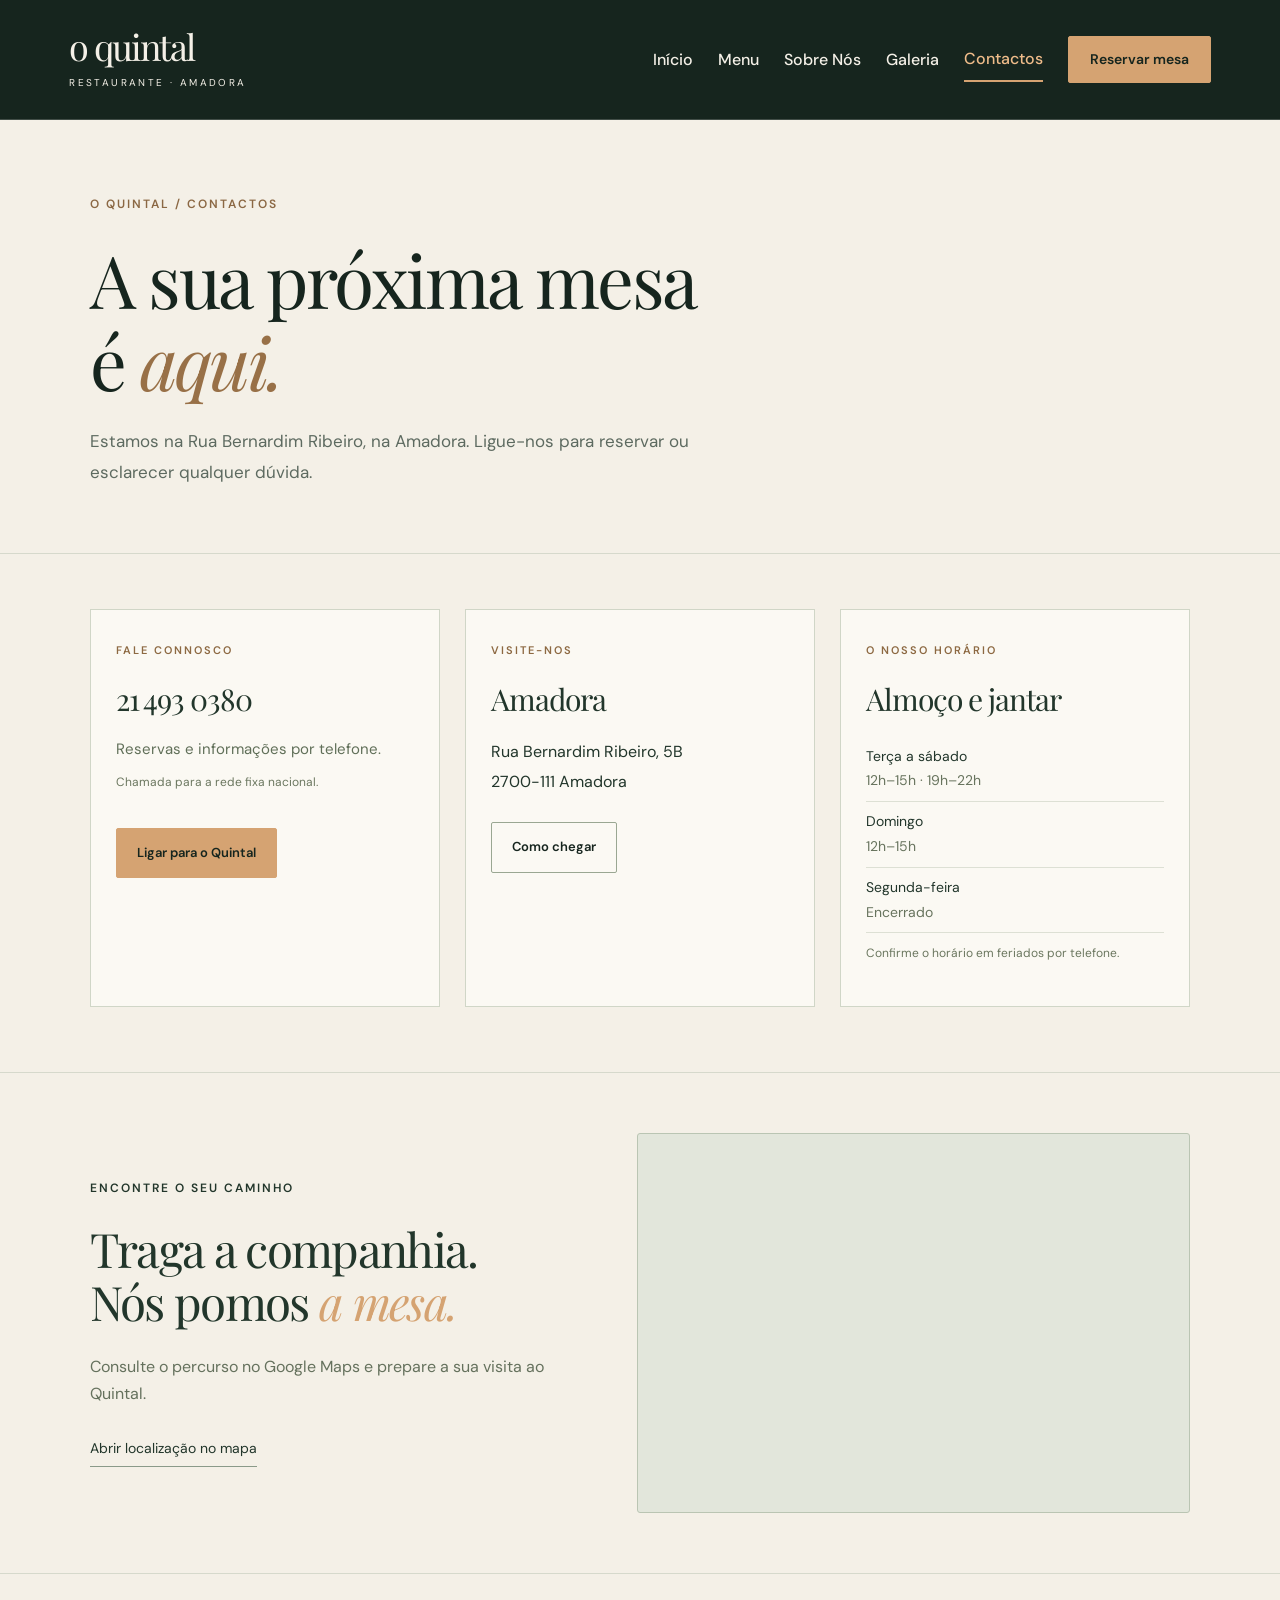
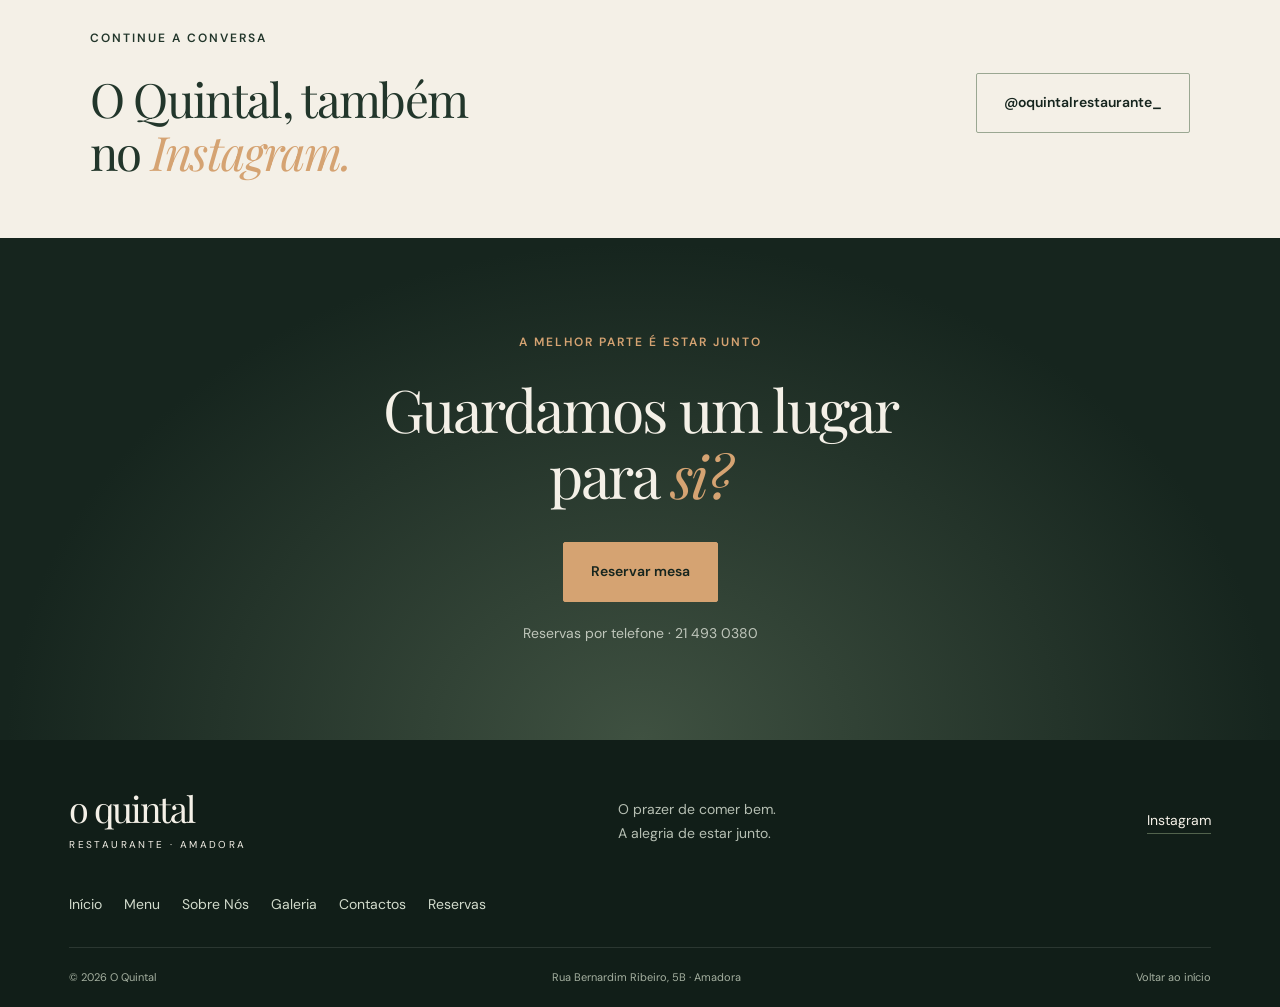
==== contactos.html @ 5ed552e4 "Add menu, about, gallery, contacts and reservations pages" ====
<!doctype html>
<html lang="pt-PT">
<head>
<meta charset="UTF-8"><meta name="viewport" content="width=device-width,initial-scale=1">
<title>Contactos | O Quintal</title>
<meta name="description" content="Morada, telefone, horários e localização do restaurante O Quintal. Rua Bernardim Ribeiro, 5B, Amadora. Reservas: 21 493 0380.">
<meta name="theme-color" content="#16251e">
<link rel="icon" type="image/svg+xml" href="data:image/svg+xml,%3Csvg xmlns='http://www.w3.org/2000/svg' viewBox='0 0 64 64'%3E%3Crect width='64' height='64' rx='14' fill='%2316251e'/%3E%3Ctext x='32' y='46' text-anchor='middle' font-size='47' font-family='Georgia' fill='%23e4c49e'%3EQ%3C/text%3E%3C/svg%3E">
<link rel="stylesheet" href="style.css"><link rel="stylesheet" href="pages.css">
</head>
<body class="inner-page"><a class="skip" href="#main">Saltar para o conteúdo</a><header class="header"><a class="brand" href="index.html" aria-label="O Quintal, início">o quintal<span>RESTAURANTE · AMADORA</span></a><button class="menu-toggle" aria-expanded="false" aria-controls="navigation">Menu <span aria-hidden="true">☰</span></button><nav id="navigation" aria-label="Navegação principal"><a href="index.html">Início</a><a href="menu.html">Menu</a><a href="sobre-nos.html">Sobre Nós</a><a href="galeria.html">Galeria</a><a href="contactos.html" aria-current="page">Contactos</a><a class="button small" href="reservas.html">Reservar mesa</a></nav></header><main id="main"><section class="page-intro"><p class="eyebrow">O QUINTAL / CONTACTOS</p><h1>A sua próxima mesa<br>é <em>aqui.</em></h1><p class="page-lead">Estamos na Rua Bernardim Ribeiro, na Amadora. Ligue-nos para reservar ou esclarecer qualquer dúvida.</p></section><section class="section contact-grid"><article class="contact-card"><p class="eyebrow">FALE CONNOSCO</p><h2>21 493 0380</h2><p>Reservas e informações por telefone.</p><small>Chamada para a rede fixa nacional.</small><a class="button" href="tel:+351214930380">Ligar para o Quintal</a></article><article class="contact-card"><p class="eyebrow">VISITE-NOS</p><h2>Amadora</h2><address>Rua Bernardim Ribeiro, 5B<br>2700-111 Amadora</address><a class="button outline" href="https://www.google.com/maps/search/?api=1&amp;query=O+Quintal+Rua+Bernardim+Ribeiro+5B+Amadora" target="_blank" rel="noopener">Como chegar</a></article><article class="contact-card"><p class="eyebrow">O NOSSO HORÁRIO</p><h2>Almoço e jantar</h2><dl><div><dt>Terça a sábado</dt><dd>12h–15h · 19h–22h</dd></div><div><dt>Domingo</dt><dd>12h–15h</dd></div><div><dt>Segunda-feira</dt><dd>Encerrado</dd></div></dl><small>Confirme o horário em feriados por telefone.</small></article></section><section class="section location-section"><div><p class="eyebrow">ENCONTRE O SEU CAMINHO</p><h2>Traga a companhia.<br>Nós pomos <em>a mesa.</em></h2><p>Consulte o percurso no Google Maps e prepare a sua visita ao Quintal.</p><a class="text-link dark" href="https://www.google.com/maps/search/?api=1&amp;query=O+Quintal+Rua+Bernardim+Ribeiro+5B+Amadora" target="_blank" rel="noopener">Abrir localização no mapa</a></div><iframe title="Localização do restaurante O Quintal na Amadora" src="https://maps.google.com/maps?q=O%20Quintal%20Rua%20Bernardim%20Ribeiro%205B%20Amadora&amp;output=embed" loading="lazy" referrerpolicy="no-referrer-when-downgrade" allowfullscreen></iframe></section><section class="section contact-social"><div><p class="eyebrow">CONTINUE A CONVERSA</p><h2>O Quintal, também<br>no <em>Instagram.</em></h2></div><a class="button outline" href="https://www.instagram.com/oquintalrestaurante_/" target="_blank" rel="noopener">@oquintalrestaurante_</a></section><section class="invitation"><p class="eyebrow">A MELHOR PARTE É ESTAR JUNTO</p><h2>Guardamos um lugar<br>para <em>si?</em></h2><a href="reservas.html" class="button">Reservar mesa</a><span>Reservas por telefone · 21 493 0380</span></section></main><footer><div class="footer-top"><a href="index.html" class="brand">o quintal<span>RESTAURANTE · AMADORA</span></a><p>O prazer de comer bem.<br>A alegria de estar junto.</p><a href="https://www.instagram.com/oquintalrestaurante_/" target="_blank" rel="noopener">Instagram</a></div><nav class="footer-nav" aria-label="Navegação de rodapé"><a href="index.html">Início</a><a href="menu.html">Menu</a><a href="sobre-nos.html">Sobre Nós</a><a href="galeria.html">Galeria</a><a href="contactos.html">Contactos</a><a href="reservas.html">Reservas</a></nav><div class="footer-bottom"><span>© <span id="year">2026</span> O Quintal</span><span>Rua Bernardim Ribeiro, 5B · Amadora</span><a href="#main">Voltar ao início</a></div></footer><script src="shared.js"></script></body></html>
---- style.css ----
@import url('https://fonts.googleapis.com/css2?family=DM+Sans:wght@400;500;600;700&family=Playfair+Display:ital,wght@0,400;0,500;0,600;1,400;1,500&display=swap');
:root{--forest:#16251e;--cream:#f4f0e7;--copper:#d5a372;--ink:#22362b;--line:#d6d9cc}*{box-sizing:border-box}html{scroll-behavior:smooth;scroll-padding-top:100px}body{margin:0;background:var(--cream);color:var(--ink);font:16px/1.7 'DM Sans',sans-serif}a{color:inherit;text-decoration:none}button{font:inherit;cursor:pointer}button,a{-webkit-tap-highlight-color:transparent}button:focus-visible,a:focus-visible{outline:3px solid var(--copper);outline-offset:5px}h1,h2,h3,p{margin:0}h1,h2,h3{font-family:'Playfair Display',Georgia,serif;font-weight:400;line-height:1.12;letter-spacing:-.035em}em{font-weight:400;color:var(--copper)}img{width:100%;height:100%;object-fit:cover;display:block}.skip{position:fixed;left:15px;top:-90px;z-index:200;background:white;padding:12px}.skip:focus{top:10px}.header{position:absolute;top:0;left:0;width:100%;padding:28px 5.4%;display:flex;justify-content:space-between;align-items:center;z-index:10;color:var(--cream);border-bottom:1px solid #ffffff24}.brand{font-family:'Playfair Display',Georgia,serif;line-height:1;font-size:36px;letter-spacing:-2px;white-space:nowrap}.brand span{font:10px/1.6 'DM Sans',sans-serif;letter-spacing:2.4px;display:block;margin-top:11px}.header nav{display:flex;gap:36px;align-items:center;font-size:14px}.button{display:inline-flex;justify-content:center;align-items:center;background:var(--copper);border:1px solid var(--copper);color:var(--forest);padding:17px 27px;font-weight:600;font-size:14px;transition:background .2s,transform .2s;border-radius:2px}.button:hover{background:#ecc09a;transform:translateY(-2px)}.button.small{padding:11px 21px}.menu-toggle{display:none}.hero{position:relative;min-height:800px;height:100svh;max-height:1050px;background:var(--forest);color:var(--cream);overflow:hidden}.hero-image{position:absolute;inset:0 0 0 40%;background:url('assets/hero.jpg') center/cover}.hero-image:after{content:'';position:absolute;inset:0;background:linear-gradient(90deg,var(--forest) 0%,#16251e70 25%,#16251e0a 60%),linear-gradient(0deg,#16251e9c,transparent 40%)}.hero-content{position:relative;padding:190px 5.4% 125px;max-width:850px}.eyebrow{font-size:12px;font-weight:600;letter-spacing:2px;line-height:1.5;margin-bottom:25px}.hero .eyebrow{color:var(--copper);display:flex;align-items:center;gap:12px}.eyebrow span{width:28px;height:1px;background:var(--copper)}h1{font-size:clamp(56px,5.65vw,86px)}.hero-intro{margin-top:29px;color:#dddcd4;font-size:16px;line-height:1.85}.hero-actions{display:flex;gap:29px;align-items:center;margin-top:33px}.text-link{font-size:14px;display:inline-block;border-bottom:1px solid #dfdace7a;padding:5px 0}.text-link:hover{color:var(--copper)}.hero-bottom{position:absolute;bottom:25px;left:5.4%;right:5.4%;display:flex;justify-content:space-between;font-size:10px;letter-spacing:1.6px;align-items:center}.hero-bottom a{font-size:14px;letter-spacing:0}.photo-label{position:absolute;right:5.4%;bottom:105px;font-family:'Playfair Display';font-size:18px;font-style:italic;writing-mode:vertical-rl}.ribbon{display:flex;justify-content:space-around;align-items:center;padding:24px 4%;background:#d6a779;font-size:11px;letter-spacing:2px;gap:20px;color:var(--forest)}.ribbon i{font-style:normal;font-size:22px}.section{padding:110px 7%;max-width:1600px;margin:auto}.story{display:grid;grid-template-columns:1fr 1fr;gap:9%;align-items:center}.story-photo{height:550px;position:relative}.story-photo img{border-radius:180px 180px 2px 2px}.image-caption{position:absolute;bottom:-33px;font-size:10px;letter-spacing:2px}.story-copy h2,h2{font-size:clamp(37px,3.7vw,56px)}.story-copy em,.visit em,.food em{color:#967048}.story-copy p:not(.eyebrow){margin-top:25px;color:#5b655d;max-width:430px}.dark{border-color:#8a9a89;margin-top:25px}.signature{font-family:'Playfair Display';font-size:25px;font-style:italic;margin-top:43px;color:#967048}.food{border-top:1px solid var(--line);padding-top:90px}.section-top{display:flex;justify-content:space-between;gap:30px;align-items:flex-end}.section-top>p{color:#647067;font-size:15px}.food-grid{display:grid;grid-template-columns:1.15fr 1fr;gap:7%;margin-top:50px}.food-main{position:relative;height:510px;overflow:hidden}.food-main:after{content:'';position:absolute;inset:40% 0 0;background:linear-gradient(transparent,#10271ad9)}.food-overlay{position:absolute;bottom:35px;left:35px;z-index:1;color:white}.food-overlay>span{font-size:11px;letter-spacing:2px}.food-overlay h3{font-size:40px;margin-top:15px}.food-list{padding-top:5px}.food-category{width:100%;display:flex;align-items:center;gap:22px;text-align:left;border:0;border-top:1px solid var(--line);background:transparent;padding:23px 0;color:var(--ink)}.food-category .number{font-size:12px;color:#92704a}.food-category strong{font:26px 'Playfair Display';display:block}.food-category small{display:block;color:#70796f;font-size:13px;margin-top:7px}.food-category b{margin-left:auto;font-size:24px;font-weight:400}.category-description{font-size:15px;line-height:1.7;color:#657067;padding:0 30px 25px 37px}.outline{background:transparent;border-color:#9aa792;margin-top:30px}.menu-note{font-size:12px;color:#737c72;margin-top:11px}.invitation{background:var(--forest);color:var(--cream);text-align:center;padding:95px 20px;background-image:radial-gradient(ellipse at 50% 100%,#3f5141 0%,transparent 70%)}.invitation .eyebrow{color:var(--copper)}.invitation h2{font-size:clamp(40px,4.6vw,68px)}.invitation .button{margin-top:34px}.invitation>span{display:block;margin-top:20px;font-size:14px;color:#bfc6bb}.visit{display:grid;grid-template-columns:1fr 1fr;gap:10%;padding-top:95px;padding-bottom:95px}.visit-heading>p:not(.eyebrow){margin-top:24px;color:#647067}.visit-details{display:grid;grid-template-columns:1fr 1fr;gap:40px}.visit-details .eyebrow{font-size:10px;margin-bottom:15px}.visit-details small{display:block;font-size:12px;color:#727e70;margin-top:8px}.phone{font-size:24px;white-space:nowrap}.hours{grid-column:1/-1;border-top:1px solid var(--line);padding-top:24px}dl{margin:0}dl div{display:flex;justify-content:space-between;font-size:14px;padding:7px 0;gap:20px}dd{margin:0}footer{background:#111e18;padding:50px 5.4% 20px;color:var(--cream)}.footer-top{display:flex;justify-content:space-between;align-items:center;padding-bottom:40px}.footer-top>p{font-size:14px;color:#b6bfb3}.footer-top>a:last-child{font-size:14px;border-bottom:1px solid #52634d}.footer-bottom{border-top:1px solid #ffffff1c;padding-top:20px;display:flex;justify-content:space-between;gap:20px;font-size:11px;color:#a5b0a0}dialog{background:var(--cream);color:var(--ink);padding:50px;max-width:530px;width:calc(100% - 30px);border:0;border-radius:4px}dialog::backdrop{background:#09140fcc;backdrop-filter:blur(5px)}dialog h2{font-size:48px}dialog em{color:#967048}dialog p:not(.eyebrow){margin-top:25px;color:#677164}dialog .button{margin-top:27px}dialog small{display:block;margin-top:20px;color:#6f786b;font-size:12px}.dialog-close{position:absolute;right:17px;top:10px;background:none;border:0;font-size:32px;color:var(--ink)}
@media(min-width:1600px){.hero-content{padding-top:220px}}@media(max-width:1000px){.header nav{gap:20px}.hero-content{padding-top:180px}.hero-image{left:25%}.section{padding:80px 5%}.story{gap:6%}.story-photo{height:470px}.food-grid{gap:5%}.visit-details{grid-template-columns:1fr;gap:24px}.hours{grid-column:auto}.hero-bottom>span:last-child{display:none}.hero{min-height:790px}}
@media(max-width:700px){html{scroll-padding-top:25px}.header{padding:24px 6%}.brand{font-size:30px}.brand span{font-size:9px}.menu-toggle{display:flex;align-items:center;gap:12px;background:none;border:0;color:var(--cream);font-size:14px}.menu-toggle span{font-size:23px}.header nav{display:none;position:absolute;left:0;right:0;top:100%;background:var(--forest);padding:25px 6%;border-top:1px solid #ffffff24}.header nav.open{display:flex;flex-direction:column;align-items:flex-start}.hero{height:auto;min-height:830px}.hero-image{left:0;background-position:65% center;opacity:.62}.hero-image:after{background:linear-gradient(90deg,#16251ee0,#16251e50),linear-gradient(0deg,#16251e,transparent 80%)}.hero-content{padding:178px 6% 130px}.hero .eyebrow{font-size:10px;letter-spacing:1.6px}h1{font-size:55px}.hero-intro{font-size:15px}.hero-actions{gap:22px;flex-wrap:wrap}.hero-bottom{left:6%;right:6%;bottom:30px;align-items:flex-end;gap:20px}.hero-bottom span{font-size:9px;max-width:120px}.photo-label{display:none}.ribbon{padding:20px 15px;flex-wrap:wrap;gap:9px 20px;font-size:9px;letter-spacing:1.5px}.ribbon i{font-size:15px}.ribbon>span:nth-of-type(n+3),.ribbon i:nth-of-type(n+2){display:none}.section{padding:65px 6%}.story,.food-grid,.visit{grid-template-columns:1fr;gap:45px}.story-photo{height:430px;margin-bottom:20px}.story-photo img{border-radius:140px 140px 2px 2px}.story-copy h2,h2{font-size:38px}.eyebrow{font-size:10px;margin-bottom:20px}.story-copy p:not(.eyebrow){font-size:15px}.signature{margin-top:28px}.section-top{display:block}.section-top>p{margin-top:25px}.food-grid{margin-top:35px;gap:25px}.food-main{height:380px}.food-overlay{left:25px;bottom:25px}.food-overlay h3{font-size:36px}.invitation{padding:65px 6%}.invitation h2{font-size:41px}.invitation .eyebrow{font-size:9px;letter-spacing:1.5px}.visit-details{grid-template-columns:1fr;gap:30px}.visit .phone{font-size:28px}.visit-details .eyebrow{font-size:11px}.visit-details small{font-size:12px}.footer-top{flex-wrap:wrap;gap:30px}.footer-top>p{font-size:13px}.footer-bottom{flex-direction:column;gap:8px}dialog{padding:40px 27px}dialog h2{font-size:42px}.desktop{display:none}}@media(prefers-reduced-motion:reduce){html{scroll-behavior:auto}*{transition:none!important}}
/* Keep navigation and the photo caption readable over every image area. */
.header{background:#16251e;border-bottom:1px solid #ffffff30;color:#f4f0e7}
.header nav{font-size:16px;font-weight:500}
.header nav>a{padding:8px 0;color:#f4f0e7}
.header nav>a:hover{color:#e9ba8d}
.menu-toggle{color:#f4f0e7;font-weight:600}
.photo-label{background:#16251e;color:#f4f0e7;border:1px solid #ffffff38;padding:18px 12px;font-size:20px;line-height:1.4;border-radius:2px}
@media(max-width:700px){.photo-label{display:block;writing-mode:horizontal-tb;right:6%;bottom:105px;padding:9px 14px;font-size:16px}.header nav{font-size:16px}.menu-toggle{font-size:16px}}
---- pages.css ----
.header nav>a.button{color:var(--forest);padding:11px 21px}.header nav>a[aria-current=page]{color:#efbc8a;border-bottom:2px solid #d5a372}.header nav{gap:25px}.footer-nav{display:flex;flex-wrap:wrap;gap:22px;font-size:14px;padding-bottom:30px;color:#d2dbcc}.inner-page .header{position:relative}.page-intro{padding:75px 7% 65px;max-width:1600px;margin:auto;border-bottom:1px solid var(--line)}.page-intro .eyebrow{color:#8b6844}.page-intro h1{font-size:clamp(48px,5.7vw,80px);color:var(--forest)}.page-intro h1 em{color:#987047}.page-lead{max-width:600px;margin-top:25px;color:#5d6a60;font-size:17px;line-height:1.8}
.menu-layout{display:grid;grid-template-columns:200px minmax(0,1fr);gap:55px;max-width:1600px;margin:auto;padding:50px 7% 80px}.menu-index{position:sticky;top:25px;align-self:start;max-height:calc(100svh - 50px);overflow:auto;padding-right:10px}.menu-index .eyebrow{font-size:10px;margin-bottom:20px;color:#8b6844}.menu-index a{display:block;border-bottom:1px solid #d8dbce;padding:10px 0;font-size:14px;color:#3d5142}.menu-index a:hover{color:#94643c}.menu-tools{padding-bottom:20px;border-bottom:1px solid var(--line)}.menu-tools label{font-size:14px;font-weight:600;display:block;margin-bottom:9px}.search-field{display:flex;border:1px solid #a4b09c;border-radius:2px;background:#fffdf8}.search-field input{flex:1;min-width:0;width:100%;border:0;padding:14px 16px;background:transparent;font:16px 'DM Sans',sans-serif;color:var(--forest)}.search-field input:focus{outline:2px solid #8f6841;outline-offset:2px}.search-field button{border:0;border-left:1px solid var(--line);padding:8px 18px;background:transparent;font-size:14px;color:#465740}.menu-status{font-size:13px;color:#65735d;margin-top:10px;min-height:22px}.menu-section{padding-top:45px;scroll-margin-top:24px}.menu-section-head{display:flex;align-items:baseline;gap:17px;margin-bottom:25px}.menu-section-head>span{color:#95704b;font-size:12px}.menu-section h2{font-size:34px;letter-spacing:-.025em}.menu-section-head p{margin-top:7px;color:#65705e;font-size:14px}.menu-cards{display:grid;grid-template-columns:repeat(2,minmax(0,1fr));gap:14px}.menu-card{display:flex;flex-direction:row-reverse;align-items:stretch;border:1px solid #d7dbce;border-radius:3px;background:#fbf9f3;overflow:hidden;min-height:125px}.dish-copy{padding:18px;flex:1;min-width:0}.menu-card h3{font:500 17px/1.5 'DM Sans',sans-serif;letter-spacing:-.02em}.dish-price{display:block;color:#866039;font-size:16px;font-weight:600;white-space:nowrap;margin-top:10px}.menu-card p{font-size:12px;color:#66725d;line-height:1.55;margin-top:5px}.menu-card img{width:95px;min-width:95px;height:auto;object-fit:cover}.menu-footnote{border-top:1px solid var(--line);margin-top:45px;padding-top:22px;color:#63705d;font-size:14px}.menu-footnote p+p{margin-top:10px}.empty-result{padding:40px 20px;color:#526747;background:#e7e8dc;margin-top:25px}
.about-story{display:grid;grid-template-columns:1fr 1fr;align-items:center;gap:7%;padding-top:70px;padding-bottom:70px}.about-story>img{height:520px;object-fit:cover;border-radius:3px}.about-story p:not(.eyebrow){margin-top:25px;color:#596a59;font-size:16px}.about-story .eyebrow{color:#946b44}.values{display:grid;grid-template-columns:repeat(3,1fr);gap:45px;border-top:1px solid var(--line);padding-top:55px;padding-bottom:60px}.values article>span{color:#956d44;font-size:12px}.values h3{font-size:28px;margin-top:18px;line-height:1.3}.values p{font-size:15px;color:#63735f;margin-top:18px}.about-links{border-top:1px solid var(--line);display:flex;justify-content:space-between;gap:30px;align-items:center;padding-top:60px;padding-bottom:65px}.about-links>div{display:flex;align-items:center;gap:30px}.about-links .dark{margin-top:0}
.gallery-section{padding-top:40px;padding-bottom:80px}.gallery-filters{display:flex;gap:12px;flex-wrap:wrap;margin-bottom:35px}.gallery-filters button{border:1px solid #9fac93;color:#344c36;background:transparent;padding:11px 22px;font-size:14px;border-radius:2px}.gallery-filters button[aria-pressed=true]{background:var(--forest);border-color:var(--forest);color:var(--cream)}.gallery-grid{display:grid;grid-template-columns:repeat(3,minmax(0,1fr));gap:32px 24px}.gallery-item{margin:0;min-width:0}.gallery-item:first-child{grid-column:span 2}.gallery-item a{display:block;position:relative;overflow:hidden;border-radius:3px}.gallery-item img{aspect-ratio:4/3;height:auto;object-fit:cover;transition:transform .3s}.gallery-item:first-child img{aspect-ratio:8.3/3}.gallery-item a:hover img{transform:scale(1.04)}.zoom-label{position:absolute;bottom:15px;right:15px;padding:5px 12px;background:#14271dea;color:var(--cream);font-size:12px}.gallery-item figcaption{padding-top:14px}.gallery-item small{font-size:10px;letter-spacing:1.5px;color:#916e46}.gallery-item h2{font:500 17px/1.5 'DM Sans',sans-serif;letter-spacing:0;margin-top:4px}.lightbox{padding:50px 25px 20px;max-width:1000px;width:calc(100% - 35px)}.lightbox img{max-height:70svh;width:100%;object-fit:contain;height:auto}.lightbox p{font-size:16px;text-align:center;margin-top:12px}
.contact-grid{display:grid;grid-template-columns:repeat(3,minmax(0,1fr));gap:25px;padding-top:55px;padding-bottom:65px}.contact-card{padding:32px 25px;border:1px solid #d0d6c7;display:flex;flex-direction:column;align-items:flex-start;background:#fbf9f3}.contact-card .eyebrow{color:#8d6942;font-size:11px}.contact-card h2{font-size:30px;margin-bottom:20px}.contact-card address{font-style:normal;font-size:16px;line-height:1.9}.contact-card p:not(.eyebrow){font-size:15px;color:#606f58}.contact-card small{display:block;font-size:12px;color:#6b775f;margin:10px 0}.contact-card .button{margin-top:25px;font-size:13px;padding:13px 20px}.contact-card dl{width:100%}.contact-card dl div{flex-direction:column;gap:1px;border-bottom:1px solid #dde0d4;padding:8px 0}.contact-card dd{font-size:14px;color:#68745e}.location-section{display:grid;grid-template-columns:1fr 1.15fr;gap:6%;align-items:center;border-top:1px solid var(--line);padding-top:60px;padding-bottom:60px}.location-section p:not(.eyebrow){margin-top:25px;color:#65715d}.location-section iframe{height:380px;width:100%;border:1px solid #bac5b3;border-radius:3px;background:#e2e6db}.contact-social{display:flex;gap:35px;align-items:center;justify-content:space-between;border-top:1px solid var(--line);padding-top:55px;padding-bottom:60px}.contact-social .button{margin-top:0}
.booking-grid{display:grid;grid-template-columns:1fr 1fr;gap:8%;padding-top:65px;padding-bottom:70px;align-items:start}.booking-panel{background:var(--forest);color:var(--cream);padding:50px 40px;border-radius:3px}.booking-panel .eyebrow{color:var(--copper)}.booking-phone{font:46px/1.3 'Playfair Display',Georgia,serif;white-space:nowrap}.booking-panel>p:not(.eyebrow){margin-top:25px;color:#cbd4c4}.booking-panel .button{margin-top:30px}.booking-panel small{font-size:12px;display:block;margin-top:18px;color:#b3c0ad}.booking-info em{color:#91683f}.booking-info ol{list-style:none;counter-reset:booking;padding:0;margin:30px 0}.booking-info li{counter-increment:booking;position:relative;padding:15px 0 15px 45px;border-top:1px solid var(--line)}.booking-info li:before{content:'0' counter(booking);position:absolute;left:0;top:17px;font-size:12px;color:#8d6940}.booking-info strong{font-weight:500;font-size:17px}.booking-info li p{font-size:14px;color:#63715b;margin-top:5px}.booking-hours{border-top:1px solid var(--line);padding-top:20px}.booking-hours .eyebrow{margin-bottom:10px}.booking-bottom{border-top:1px solid var(--line);display:grid;grid-template-columns:1fr 1fr;gap:8%;align-items:center;padding-top:60px;padding-bottom:70px}.booking-bottom img{height:340px;border-radius:3px}[hidden]{display:none!important}
@media(max-width:1100px){.header nav{gap:18px;font-size:14px}.contact-grid{gap:15px}.contact-card{padding:25px 20px}.menu-layout{grid-template-columns:170px minmax(0,1fr);gap:30px;padding-left:5%;padding-right:5%}.menu-card img{width:75px;min-width:75px}.dish-copy{padding:14px}.booking-phone{font-size:38px}}
@media(max-width:940px){.header{padding:24px 6%}.menu-toggle{display:flex;align-items:center;gap:12px;background:none;border:0;font-size:16px}.menu-toggle span{font-size:23px}.header nav{display:none;position:absolute;top:100%;left:0;right:0;padding:25px 6%;background:var(--forest);border-top:1px solid #ffffff24}.header nav.open{display:flex;flex-direction:column;align-items:flex-start;gap:14px}.header nav>a{font-size:16px}.menu-cards{grid-template-columns:1fr}.gallery-grid{grid-template-columns:repeat(2,minmax(0,1fr))}.gallery-item:first-child{grid-column:span 2}.gallery-item:first-child img{aspect-ratio:2.2/1}.contact-grid{grid-template-columns:1fr 1fr}.contact-card:last-child{grid-column:1/-1}.contact-card:last-child dl div{flex-direction:row}.about-story{gap:5%}.about-story>img{height:430px}.values{gap:25px}.values h3{font-size:25px}.about-links{align-items:flex-start;flex-direction:column}.booking-panel{padding:35px 25px}.booking-grid{gap:5%}}
@media(max-width:700px){.page-intro{padding:45px 6% 40px}.page-intro h1{font-size:48px}.page-lead{font-size:16px;margin-top:20px}.menu-layout{display:block;padding:25px 6% 55px}.menu-index{position:relative;top:auto;max-height:none;display:flex;gap:8px;flex-wrap:wrap;overflow:visible;padding:0 0 25px}.menu-index .eyebrow{width:100%;margin:0 0 7px}.menu-index a{padding:8px 10px;border:1px solid #cbd2c0;border-radius:2px;background:#faf8f1;font-size:13px;white-space:nowrap}.menu-section{padding-top:35px}.menu-section h2{font-size:30px}.menu-card img{width:100px;min-width:100px}.menu-card h3{font-size:16px}.dish-copy{padding:16px}.search-field button{padding:8px 12px}.about-story,.values,.location-section,.booking-grid,.booking-bottom{grid-template-columns:1fr;gap:35px}.about-story{padding-top:40px;padding-bottom:45px}.about-story>img{height:330px}.values{padding-top:35px;padding-bottom:45px;gap:35px}.values h3{font-size:29px}.about-links>div{gap:20px;flex-wrap:wrap}.gallery-section{padding-top:25px;padding-bottom:50px}.gallery-filters{gap:8px;margin-bottom:25px}.gallery-filters button{padding:9px 13px;font-size:13px}.gallery-grid{gap:25px 15px}.gallery-item:first-child img{aspect-ratio:4/3}.gallery-item h2{font-size:15px}.zoom-label{font-size:10px;padding:4px 7px;right:8px;bottom:8px}.contact-grid{grid-template-columns:1fr;padding-top:30px;padding-bottom:40px;gap:20px}.contact-card:last-child{grid-column:auto}.contact-card{padding:30px}.contact-card h2{font-size:34px}.contact-card:last-child dl div{flex-direction:row;flex-wrap:wrap}.location-section{padding-top:40px;padding-bottom:40px}.location-section iframe{height:320px}.contact-social{flex-direction:column;align-items:flex-start;padding-top:40px;padding-bottom:45px}.contact-social .button{font-size:14px;padding:14px 20px}.booking-grid{padding-top:35px;padding-bottom:45px}.booking-phone{font-size:clamp(32px,8vw,44px)}.booking-panel{padding:35px 28px}.booking-bottom{padding-top:40px;padding-bottom:45px}.booking-bottom img{height:300px}.footer-nav{gap:14px 20px}.lightbox{padding:45px 15px 15px}}
@media(max-width:380px){.menu-card img{width:75px;min-width:75px}.dish-copy{padding:12px}.gallery-grid{grid-template-columns:1fr}.gallery-item:first-child{grid-column:auto}.page-intro h1{font-size:42px}}
/* Keep the menu controls and first choices near the top of the page. */
.inner-page:has(#menu-search) .page-intro{padding-top:42px;padding-bottom:35px}
.inner-page:has(#menu-search) .page-intro h1{font-size:clamp(40px,4.5vw,62px)}
.inner-page:has(#menu-search) .page-lead{margin-top:17px}
@media(max-width:700px){.menu-index{flex-wrap:nowrap;overflow-x:auto;padding-bottom:17px;margin-bottom:8px}.menu-index .eyebrow{display:none}.menu-index a{flex:0 0 auto}.inner-page:has(#menu-search) .page-intro{padding-top:32px;padding-bottom:28px}.inner-page:has(#menu-search) .page-intro h1{font-size:42px}}
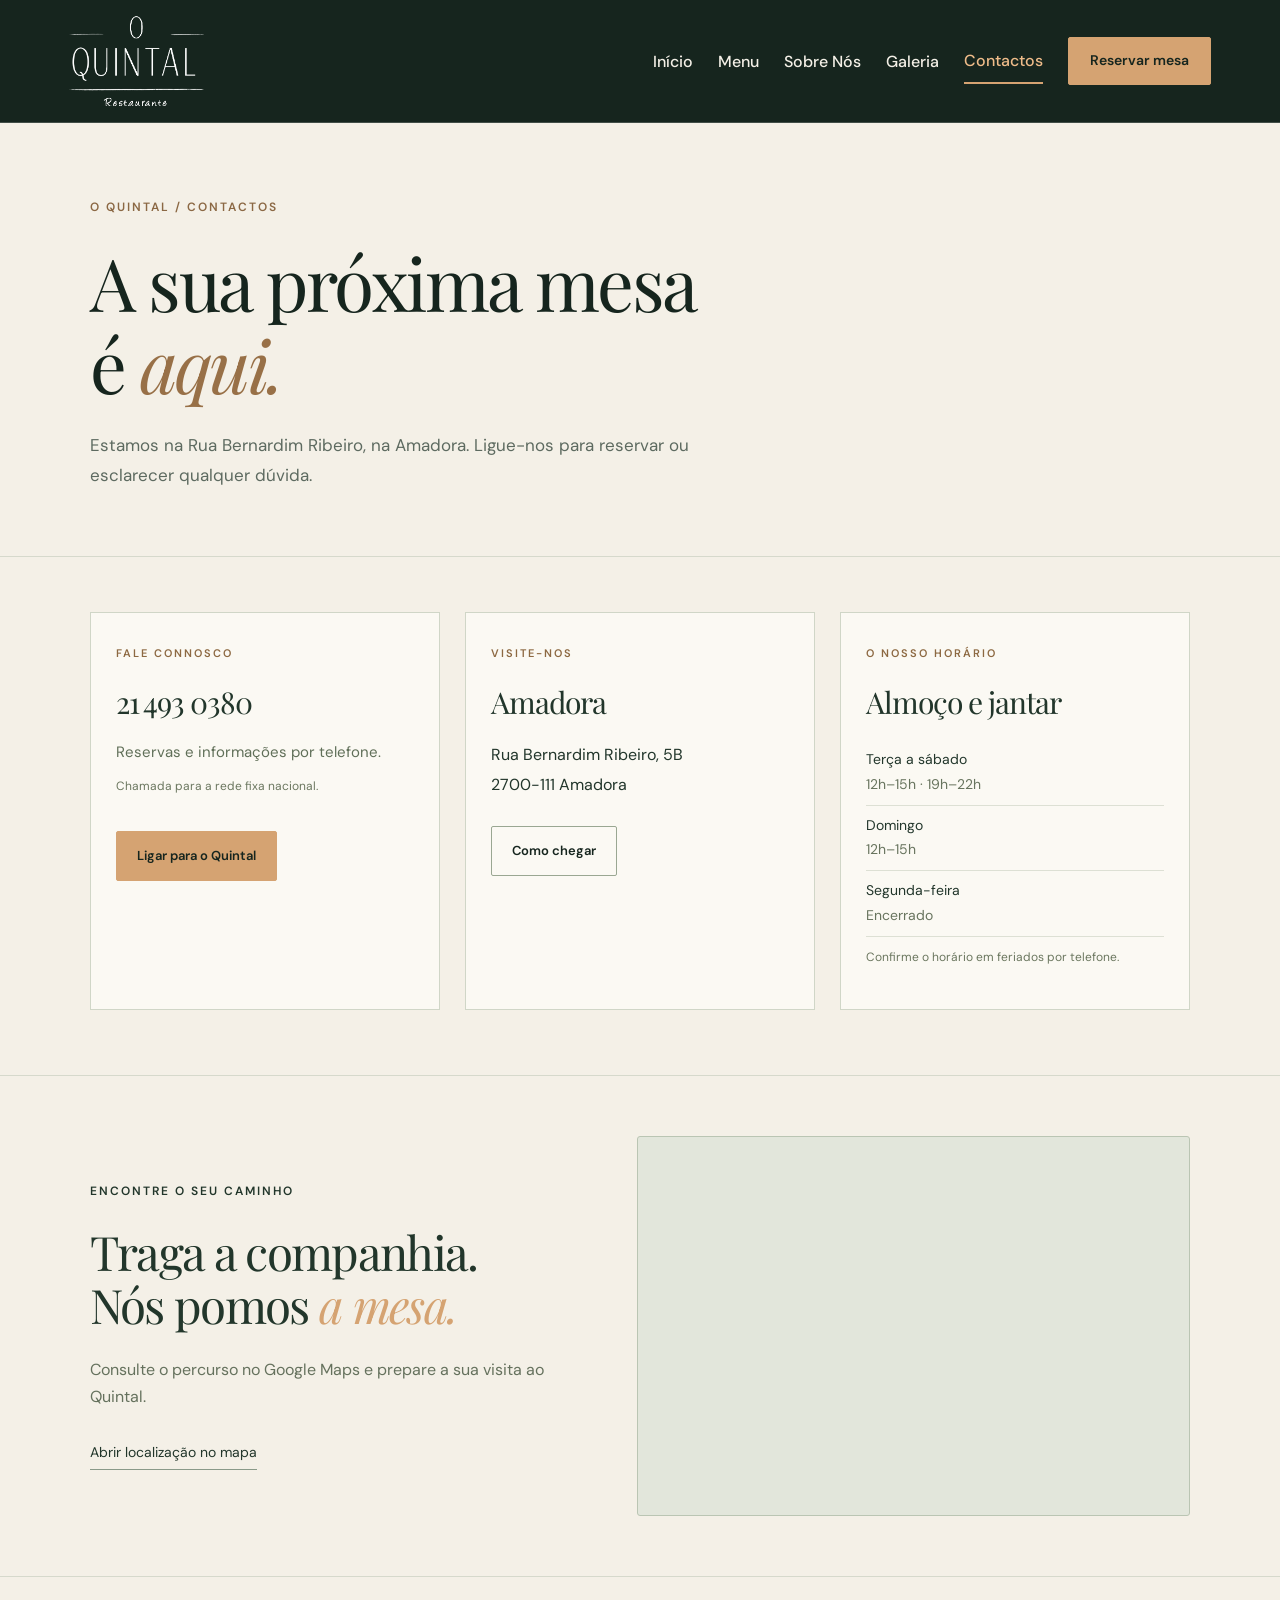
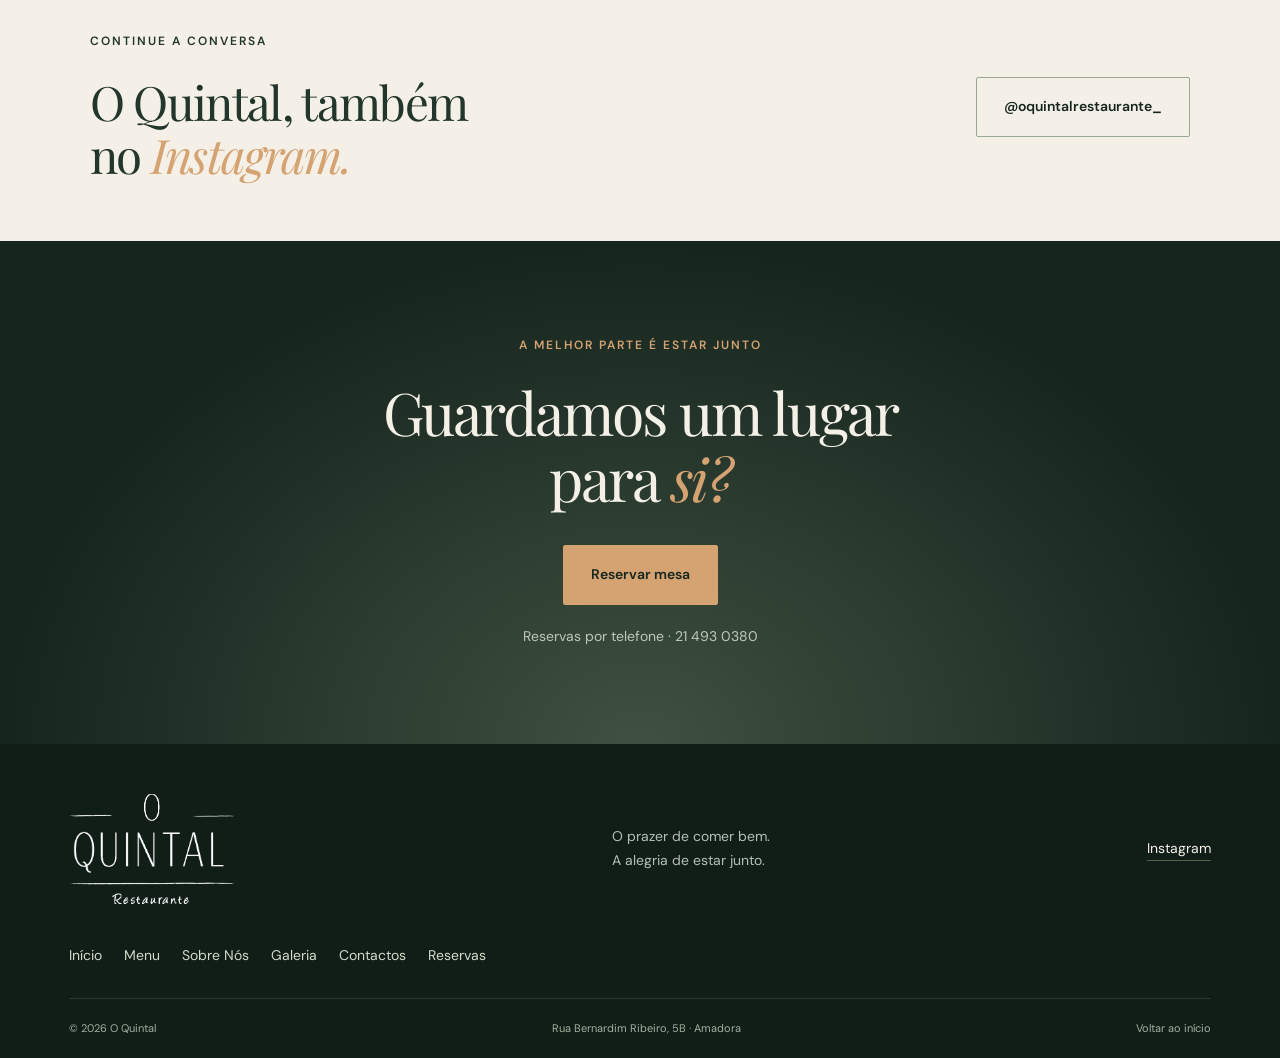
==== commit 1725423a: "Use official O Quintal logo across all pages" ====
--- a/contactos.html
+++ b/contactos.html
@@ -8,4 +8,5 @@
 <link rel="icon" type="image/svg+xml" href="data:image/svg+xml,%3Csvg xmlns='http://www.w3.org/2000/svg' viewBox='0 0 64 64'%3E%3Crect width='64' height='64' rx='14' fill='%2316251e'/%3E%3Ctext x='32' y='46' text-anchor='middle' font-size='47' font-family='Georgia' fill='%23e4c49e'%3EQ%3C/text%3E%3C/svg%3E">
 <link rel="stylesheet" href="style.css"><link rel="stylesheet" href="pages.css">
 </head>
-<body class="inner-page"><a class="skip" href="#main">Saltar para o conteúdo</a><header class="header"><a class="brand" href="index.html" aria-label="O Quintal, início">o quintal<span>RESTAURANTE · AMADORA</span></a><button class="menu-toggle" aria-expanded="false" aria-controls="navigation">Menu <span aria-hidden="true">☰</span></button><nav id="navigation" aria-label="Navegação principal"><a href="index.html">Início</a><a href="menu.html">Menu</a><a href="sobre-nos.html">Sobre Nós</a><a href="galeria.html">Galeria</a><a href="contactos.html" aria-current="page">Contactos</a><a class="button small" href="reservas.html">Reservar mesa</a></nav></header><main id="main"><section class="page-intro"><p class="eyebrow">O QUINTAL / CONTACTOS</p><h1>A sua próxima mesa<br>é <em>aqui.</em></h1><p class="page-lead">Estamos na Rua Bernardim Ribeiro, na Amadora. Ligue-nos para reservar ou esclarecer qualquer dúvida.</p></section><section class="section contact-grid"><article class="contact-card"><p class="eyebrow">FALE CONNOSCO</p><h2>21 493 0380</h2><p>Reservas e informações por telefone.</p><small>Chamada para a rede fixa nacional.</small><a class="button" href="tel:+351214930380">Ligar para o Quintal</a></article><article class="contact-card"><p class="eyebrow">VISITE-NOS</p><h2>Amadora</h2><address>Rua Bernardim Ribeiro, 5B<br>2700-111 Amadora</address><a class="button outline" href="https://www.google.com/maps/search/?api=1&amp;query=O+Quintal+Rua+Bernardim+Ribeiro+5B+Amadora" target="_blank" rel="noopener">Como chegar</a></article><article class="contact-card"><p class="eyebrow">O NOSSO HORÁRIO</p><h2>Almoço e jantar</h2><dl><div><dt>Terça a sábado</dt><dd>12h–15h · 19h–22h</dd></div><div><dt>Domingo</dt><dd>12h–15h</dd></div><div><dt>Segunda-feira</dt><dd>Encerrado</dd></div></dl><small>Confirme o horário em feriados por telefone.</small></article></section><section class="section location-section"><div><p class="eyebrow">ENCONTRE O SEU CAMINHO</p><h2>Traga a companhia.<br>Nós pomos <em>a mesa.</em></h2><p>Consulte o percurso no Google Maps e prepare a sua visita ao Quintal.</p><a class="text-link dark" href="https://www.google.com/maps/search/?api=1&amp;query=O+Quintal+Rua+Bernardim+Ribeiro+5B+Amadora" target="_blank" rel="noopener">Abrir localização no mapa</a></div><iframe title="Localização do restaurante O Quintal na Amadora" src="https://maps.google.com/maps?q=O%20Quintal%20Rua%20Bernardim%20Ribeiro%205B%20Amadora&amp;output=embed" loading="lazy" referrerpolicy="no-referrer-when-downgrade" allowfullscreen></iframe></section><section class="section contact-social"><div><p class="eyebrow">CONTINUE A CONVERSA</p><h2>O Quintal, também<br>no <em>Instagram.</em></h2></div><a class="button outline" href="https://www.instagram.com/oquintalrestaurante_/" target="_blank" rel="noopener">@oquintalrestaurante_</a></section><section class="invitation"><p class="eyebrow">A MELHOR PARTE É ESTAR JUNTO</p><h2>Guardamos um lugar<br>para <em>si?</em></h2><a href="reservas.html" class="button">Reservar mesa</a><span>Reservas por telefone · 21 493 0380</span></section></main><footer><div class="footer-top"><a href="index.html" class="brand">o quintal<span>RESTAURANTE · AMADORA</span></a><p>O prazer de comer bem.<br>A alegria de estar junto.</p><a href="https://www.instagram.com/oquintalrestaurante_/" target="_blank" rel="noopener">Instagram</a></div><nav class="footer-nav" aria-label="Navegação de rodapé"><a href="index.html">Início</a><a href="menu.html">Menu</a><a href="sobre-nos.html">Sobre Nós</a><a href="galeria.html">Galeria</a><a href="contactos.html">Contactos</a><a href="reservas.html">Reservas</a></nav><div class="footer-bottom"><span>© <span id="year">2026</span> O Quintal</span><span>Rua Bernardim Ribeiro, 5B · Amadora</span><a href="#main">Voltar ao início</a></div></footer><script src="shared.js"></script></body></html>
+<body class="inner-page"><a class="skip" href="#main">Saltar para o conteúdo</a><header class="header"><a class="brand brand-logo" href="index.html" aria-label="O Quintal, início"><img src="assets/logo-o-quintal.png" alt="O Quintal Restaurante" width="2132" height="2134"></a><button class="menu-toggle" aria-expanded="false" aria-controls="navigation">Menu <span aria-hidden="true">☰</span></button><nav id="navigation" aria-label="Navegação principal"><a href="index.html">Início</a><a href="menu.html">Menu</a><a href="sobre-nos.html">Sobre Nós</a><a href="galeria.html">Galeria</a><a href="contactos.html" aria-current="page">Contactos</a><a class="button small" href="reservas.html">Reservar mesa</a></nav></header><main id="main"><section class="page-intro"><p class="eyebrow">O QUINTAL / CONTACTOS</p><h1>A sua próxima mesa<br>é <em>aqui.</em></h1><p class="page-lead">Estamos na Rua Bernardim Ribeiro, na Amadora. Ligue-nos para reservar ou esclarecer qualquer dúvida.</p></section><section class="section contact-grid"><article class="contact-card"><p class="eyebrow">FALE CONNOSCO</p><h2>21 493 0380</h2><p>Reservas e informações por telefone.</p><small>Chamada para a rede fixa nacional.</small><a class="button" href="tel:+351214930380">Ligar para o Quintal</a></article><article class="contact-card"><p class="eyebrow">VISITE-NOS</p><h2>Amadora</h2><address>Rua Bernardim Ribeiro, 5B<br>2700-111 Amadora</address><a class="button outline" href="https://www.google.com/maps/search/?api=1&amp;query=O+Quintal+Rua+Bernardim+Ribeiro+5B+Amadora" target="_blank" rel="noopener">Como chegar</a></article><article class="contact-card"><p class="eyebrow">O NOSSO HORÁRIO</p><h2>Almoço e jantar</h2><dl><div><dt>Terça a sábado</dt><dd>12h–15h · 19h–22h</dd></div><div><dt>Domingo</dt><dd>12h–15h</dd></div><div><dt>Segunda-feira</dt><dd>Encerrado</dd></div></dl><small>Confirme o horário em feriados por telefone.</small></article></section><section class="section location-section"><div><p class="eyebrow">ENCONTRE O SEU CAMINHO</p><h2>Traga a companhia.<br>Nós pomos <em>a mesa.</em></h2><p>Consulte o percurso no Google Maps e prepare a sua visita ao Quintal.</p><a class="text-link dark" href="https://www.google.com/maps/search/?api=1&amp;query=O+Quintal+Rua+Bernardim+Ribeiro+5B+Amadora" target="_blank" rel="noopener">Abrir localização no mapa</a></div><iframe title="Localização do restaurante O Quintal na Amadora" src="https://maps.google.com/maps?q=O%20Quintal%20Rua%20Bernardim%20Ribeiro%205B%20Amadora&amp;output=embed" loading="lazy" referrerpolicy="no-referrer-when-downgrade" allowfullscreen></iframe></section><section class="section contact-social"><div><p class="eyebrow">CONTINUE A CONVERSA</p><h2>O Quintal, também<br>no <em>Instagram.</em></h2></div><a class="button outline" href="https://www.instagram.com/oquintalrestaurante_/" target="_blank" rel="noopener">@oquintalrestaurante_</a></section><section class="invitation"><p class="eyebrow">A MELHOR PARTE É ESTAR JUNTO</p><h2>Guardamos um lugar<br>para <em>si?</em></h2><a href="reservas.html" class="button">Reservar mesa</a><span>Reservas por telefone · 21 493 0380</span></section></main><footer><div class="footer-top"><a href="index.html" class="brand brand-logo"><img src="assets/logo-o-quintal.png" alt="O Quintal Restaurante" width="2132" height="2134"></a><p>O prazer de comer bem.<br>A alegria de estar junto.</p><a href="https://www.instagram.com/oquintalrestaurante_/" target="_blank" rel="noopener">Instagram</a></div><nav class="footer-nav" aria-label="Navegação de rodapé"><a href="index.html">Início</a><a href="menu.html">Menu</a><a href="sobre-nos.html">Sobre Nós</a><a href="galeria.html">Galeria</a><a href="contactos.html">Contactos</a><a href="reservas.html">Reservas</a></nav><div class="footer-bottom"><span>© <span id="year">2026</span> O Quintal</span><span>Rua Bernardim Ribeiro, 5B · Amadora</span><a href="#main">Voltar ao início</a></div></footer><script src="shared.js"></script></body></html>
+
--- a/pages.css
+++ b/pages.css
@@ -13,3 +13,10 @@
 .inner-page:has(#menu-search) .page-intro h1{font-size:clamp(40px,4.5vw,62px)}
 .inner-page:has(#menu-search) .page-lead{margin-top:17px}
 @media(max-width:700px){.menu-index{flex-wrap:nowrap;overflow-x:auto;padding-bottom:17px;margin-bottom:8px}.menu-index .eyebrow{display:none}.menu-index a{flex:0 0 auto}.inner-page:has(#menu-search) .page-intro{padding-top:32px;padding-bottom:28px}.inner-page:has(#menu-search) .page-intro h1{font-size:42px}}
+/* Original transparent logo, shown in white on the dark brand surfaces. */
+.brand-logo{position:relative;display:block;width:135px;height:90.4px;overflow:hidden;flex-shrink:0}
+.brand-logo img{position:absolute;width:111.8%;height:auto;max-width:none;left:-5.77%;top:-31.32%;object-fit:contain;filter:brightness(0) invert(1)}
+.header{padding-top:16px;padding-bottom:16px}
+footer .brand-logo{width:165px;height:110.5px}
+@media(max-width:940px){.header{padding-top:13px;padding-bottom:13px}}
+@media(max-width:700px){.header .brand-logo{width:115px;height:77px}footer .brand-logo{width:145px;height:97.1px}}
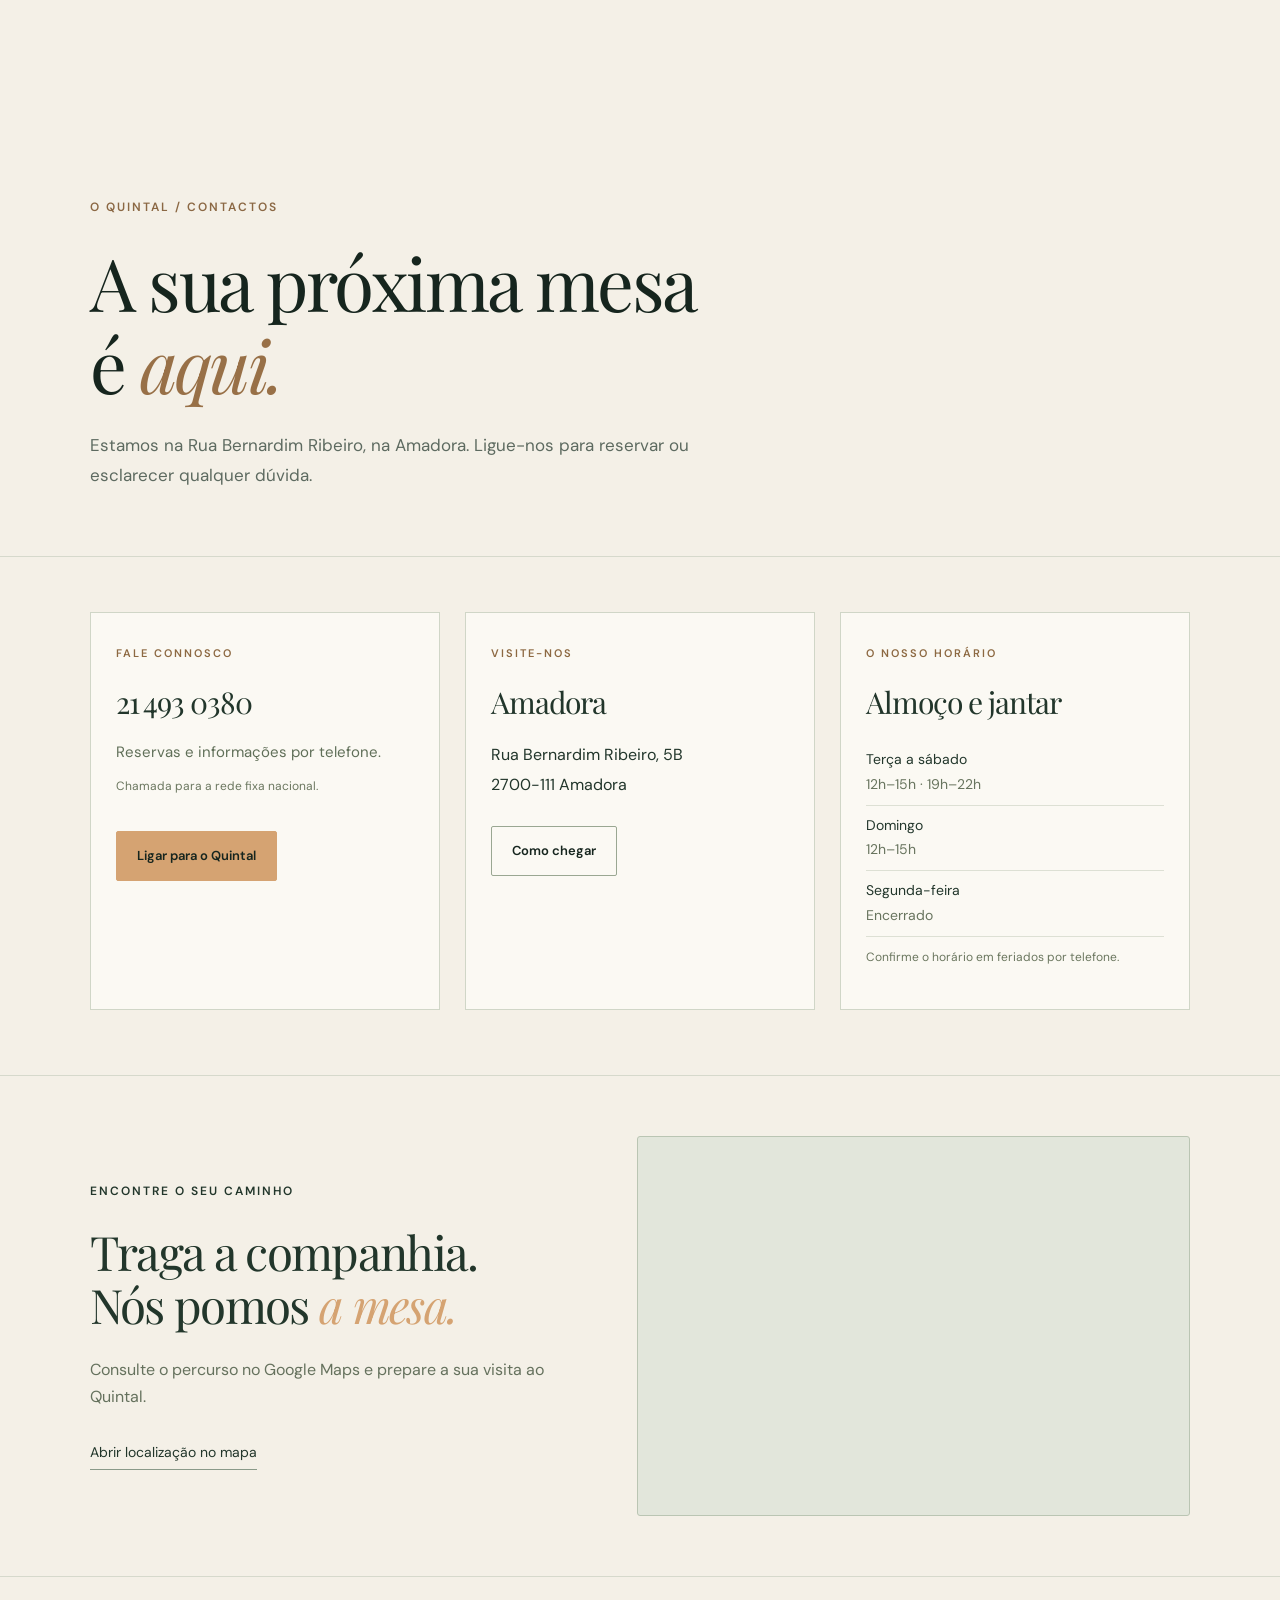
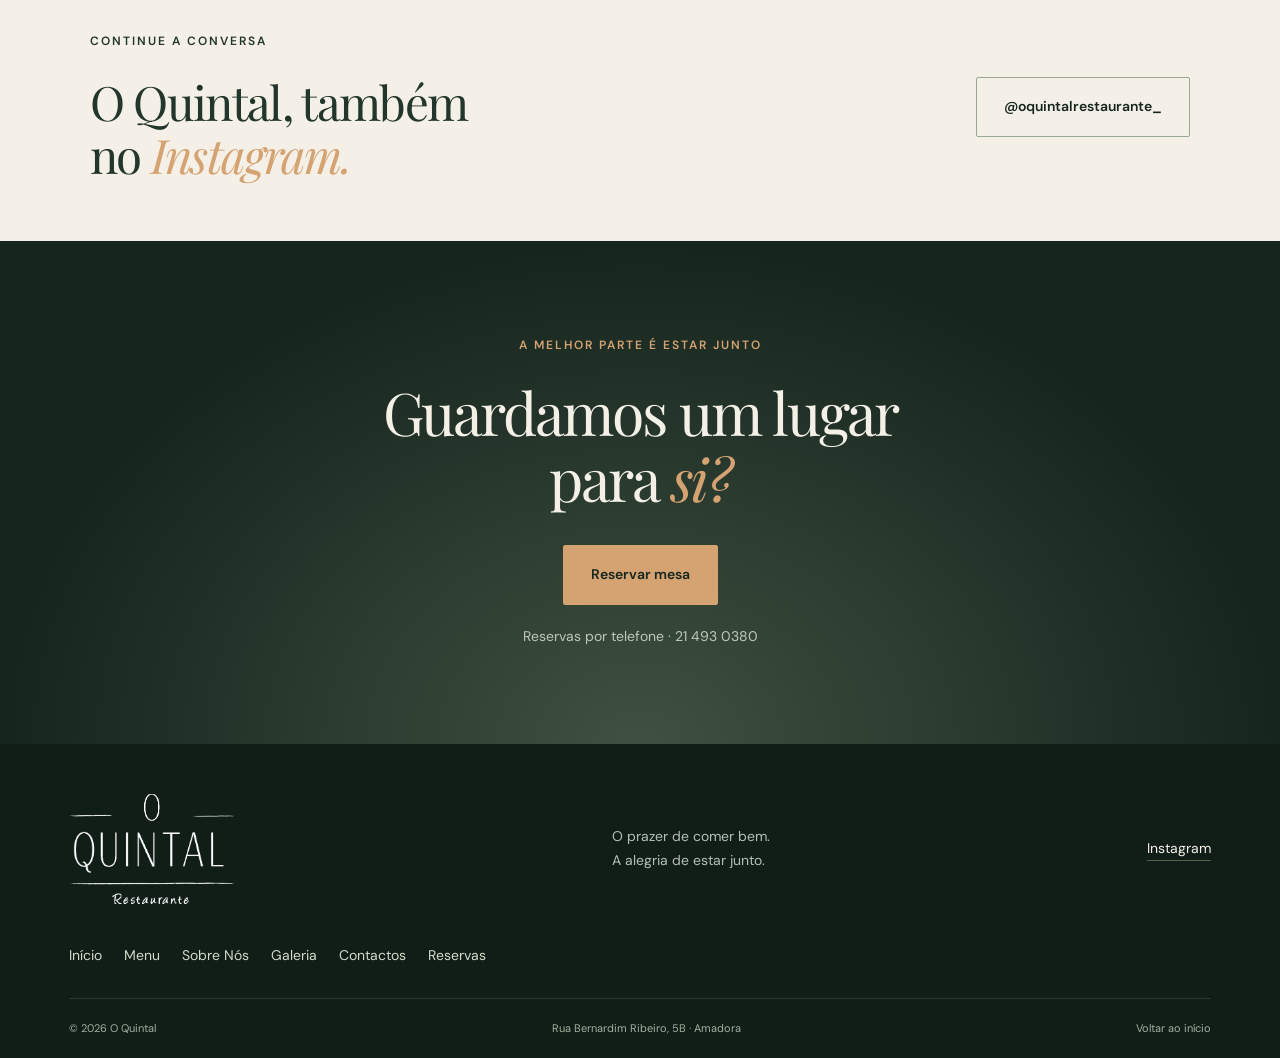
==== commit 777d15ac: "Show navigation while scrolling and hide when idle" ====
--- a/contactos.html
+++ b/contactos.html
@@ -6,7 +6,8 @@
 <meta name="description" content="Morada, telefone, horários e localização do restaurante O Quintal. Rua Bernardim Ribeiro, 5B, Amadora. Reservas: 21 493 0380.">
 <meta name="theme-color" content="#16251e">
 <link rel="icon" type="image/svg+xml" href="data:image/svg+xml,%3Csvg xmlns='http://www.w3.org/2000/svg' viewBox='0 0 64 64'%3E%3Crect width='64' height='64' rx='14' fill='%2316251e'/%3E%3Ctext x='32' y='46' text-anchor='middle' font-size='47' font-family='Georgia' fill='%23e4c49e'%3EQ%3C/text%3E%3C/svg%3E">
-<link rel="stylesheet" href="style.css"><link rel="stylesheet" href="pages.css">
+<link rel="stylesheet" href="style.css"><link rel="stylesheet" href="pages.css?v=scroll-motion-1">
 </head>
-<body class="inner-page"><a class="skip" href="#main">Saltar para o conteúdo</a><header class="header"><a class="brand brand-logo" href="index.html" aria-label="O Quintal, início"><img src="assets/logo-o-quintal.png" alt="O Quintal Restaurante" width="2132" height="2134"></a><button class="menu-toggle" aria-expanded="false" aria-controls="navigation">Menu <span aria-hidden="true">☰</span></button><nav id="navigation" aria-label="Navegação principal"><a href="index.html">Início</a><a href="menu.html">Menu</a><a href="sobre-nos.html">Sobre Nós</a><a href="galeria.html">Galeria</a><a href="contactos.html" aria-current="page">Contactos</a><a class="button small" href="reservas.html">Reservar mesa</a></nav></header><main id="main"><section class="page-intro"><p class="eyebrow">O QUINTAL / CONTACTOS</p><h1>A sua próxima mesa<br>é <em>aqui.</em></h1><p class="page-lead">Estamos na Rua Bernardim Ribeiro, na Amadora. Ligue-nos para reservar ou esclarecer qualquer dúvida.</p></section><section class="section contact-grid"><article class="contact-card"><p class="eyebrow">FALE CONNOSCO</p><h2>21 493 0380</h2><p>Reservas e informações por telefone.</p><small>Chamada para a rede fixa nacional.</small><a class="button" href="tel:+351214930380">Ligar para o Quintal</a></article><article class="contact-card"><p class="eyebrow">VISITE-NOS</p><h2>Amadora</h2><address>Rua Bernardim Ribeiro, 5B<br>2700-111 Amadora</address><a class="button outline" href="https://www.google.com/maps/search/?api=1&amp;query=O+Quintal+Rua+Bernardim+Ribeiro+5B+Amadora" target="_blank" rel="noopener">Como chegar</a></article><article class="contact-card"><p class="eyebrow">O NOSSO HORÁRIO</p><h2>Almoço e jantar</h2><dl><div><dt>Terça a sábado</dt><dd>12h–15h · 19h–22h</dd></div><div><dt>Domingo</dt><dd>12h–15h</dd></div><div><dt>Segunda-feira</dt><dd>Encerrado</dd></div></dl><small>Confirme o horário em feriados por telefone.</small></article></section><section class="section location-section"><div><p class="eyebrow">ENCONTRE O SEU CAMINHO</p><h2>Traga a companhia.<br>Nós pomos <em>a mesa.</em></h2><p>Consulte o percurso no Google Maps e prepare a sua visita ao Quintal.</p><a class="text-link dark" href="https://www.google.com/maps/search/?api=1&amp;query=O+Quintal+Rua+Bernardim+Ribeiro+5B+Amadora" target="_blank" rel="noopener">Abrir localização no mapa</a></div><iframe title="Localização do restaurante O Quintal na Amadora" src="https://maps.google.com/maps?q=O%20Quintal%20Rua%20Bernardim%20Ribeiro%205B%20Amadora&amp;output=embed" loading="lazy" referrerpolicy="no-referrer-when-downgrade" allowfullscreen></iframe></section><section class="section contact-social"><div><p class="eyebrow">CONTINUE A CONVERSA</p><h2>O Quintal, também<br>no <em>Instagram.</em></h2></div><a class="button outline" href="https://www.instagram.com/oquintalrestaurante_/" target="_blank" rel="noopener">@oquintalrestaurante_</a></section><section class="invitation"><p class="eyebrow">A MELHOR PARTE É ESTAR JUNTO</p><h2>Guardamos um lugar<br>para <em>si?</em></h2><a href="reservas.html" class="button">Reservar mesa</a><span>Reservas por telefone · 21 493 0380</span></section></main><footer><div class="footer-top"><a href="index.html" class="brand brand-logo"><img src="assets/logo-o-quintal.png" alt="O Quintal Restaurante" width="2132" height="2134"></a><p>O prazer de comer bem.<br>A alegria de estar junto.</p><a href="https://www.instagram.com/oquintalrestaurante_/" target="_blank" rel="noopener">Instagram</a></div><nav class="footer-nav" aria-label="Navegação de rodapé"><a href="index.html">Início</a><a href="menu.html">Menu</a><a href="sobre-nos.html">Sobre Nós</a><a href="galeria.html">Galeria</a><a href="contactos.html">Contactos</a><a href="reservas.html">Reservas</a></nav><div class="footer-bottom"><span>© <span id="year">2026</span> O Quintal</span><span>Rua Bernardim Ribeiro, 5B · Amadora</span><a href="#main">Voltar ao início</a></div></footer><script src="shared.js"></script></body></html>
+<body class="inner-page"><a class="skip" href="#main">Saltar para o conteúdo</a><header class="header"><a class="brand brand-logo" href="index.html" aria-label="O Quintal, início"><img src="assets/logo-o-quintal.png" alt="O Quintal Restaurante" width="2132" height="2134"></a><button class="menu-toggle" aria-expanded="false" aria-controls="navigation">Menu <span aria-hidden="true">☰</span></button><nav id="navigation" aria-label="Navegação principal"><a href="index.html">Início</a><a href="menu.html">Menu</a><a href="sobre-nos.html">Sobre Nós</a><a href="galeria.html">Galeria</a><a href="contactos.html" aria-current="page">Contactos</a><a class="button small" href="reservas.html">Reservar mesa</a></nav></header><main id="main"><section class="page-intro"><p class="eyebrow">O QUINTAL / CONTACTOS</p><h1>A sua próxima mesa<br>é <em>aqui.</em></h1><p class="page-lead">Estamos na Rua Bernardim Ribeiro, na Amadora. Ligue-nos para reservar ou esclarecer qualquer dúvida.</p></section><section class="section contact-grid"><article class="contact-card"><p class="eyebrow">FALE CONNOSCO</p><h2>21 493 0380</h2><p>Reservas e informações por telefone.</p><small>Chamada para a rede fixa nacional.</small><a class="button" href="tel:+351214930380">Ligar para o Quintal</a></article><article class="contact-card"><p class="eyebrow">VISITE-NOS</p><h2>Amadora</h2><address>Rua Bernardim Ribeiro, 5B<br>2700-111 Amadora</address><a class="button outline" href="https://www.google.com/maps/search/?api=1&amp;query=O+Quintal+Rua+Bernardim+Ribeiro+5B+Amadora" target="_blank" rel="noopener">Como chegar</a></article><article class="contact-card"><p class="eyebrow">O NOSSO HORÁRIO</p><h2>Almoço e jantar</h2><dl><div><dt>Terça a sábado</dt><dd>12h–15h · 19h–22h</dd></div><div><dt>Domingo</dt><dd>12h–15h</dd></div><div><dt>Segunda-feira</dt><dd>Encerrado</dd></div></dl><small>Confirme o horário em feriados por telefone.</small></article></section><section class="section location-section"><div><p class="eyebrow">ENCONTRE O SEU CAMINHO</p><h2>Traga a companhia.<br>Nós pomos <em>a mesa.</em></h2><p>Consulte o percurso no Google Maps e prepare a sua visita ao Quintal.</p><a class="text-link dark" href="https://www.google.com/maps/search/?api=1&amp;query=O+Quintal+Rua+Bernardim+Ribeiro+5B+Amadora" target="_blank" rel="noopener">Abrir localização no mapa</a></div><iframe title="Localização do restaurante O Quintal na Amadora" src="https://maps.google.com/maps?q=O%20Quintal%20Rua%20Bernardim%20Ribeiro%205B%20Amadora&amp;output=embed" loading="lazy" referrerpolicy="no-referrer-when-downgrade" allowfullscreen></iframe></section><section class="section contact-social"><div><p class="eyebrow">CONTINUE A CONVERSA</p><h2>O Quintal, também<br>no <em>Instagram.</em></h2></div><a class="button outline" href="https://www.instagram.com/oquintalrestaurante_/" target="_blank" rel="noopener">@oquintalrestaurante_</a></section><section class="invitation"><p class="eyebrow">A MELHOR PARTE É ESTAR JUNTO</p><h2>Guardamos um lugar<br>para <em>si?</em></h2><a href="reservas.html" class="button">Reservar mesa</a><span>Reservas por telefone · 21 493 0380</span></section></main><footer><div class="footer-top"><a href="index.html" class="brand brand-logo"><img src="assets/logo-o-quintal.png" alt="O Quintal Restaurante" width="2132" height="2134"></a><p>O prazer de comer bem.<br>A alegria de estar junto.</p><a href="https://www.instagram.com/oquintalrestaurante_/" target="_blank" rel="noopener">Instagram</a></div><nav class="footer-nav" aria-label="Navegação de rodapé"><a href="index.html">Início</a><a href="menu.html">Menu</a><a href="sobre-nos.html">Sobre Nós</a><a href="galeria.html">Galeria</a><a href="contactos.html">Contactos</a><a href="reservas.html">Reservas</a></nav><div class="footer-bottom"><span>© <span id="year">2026</span> O Quintal</span><span>Rua Bernardim Ribeiro, 5B · Amadora</span><a href="#main">Voltar ao início</a></div></footer><script src="shared.js?v=scroll-motion-1"></script></body></html>
 
+
--- a/pages.css
+++ b/pages.css
@@ -20,3 +20,14 @@
 footer .brand-logo{width:165px;height:110.5px}
 @media(max-width:940px){.header{padding-top:13px;padding-bottom:13px}}
 @media(max-width:700px){.header .brand-logo{width:115px;height:77px}footer .brand-logo{width:145px;height:97.1px}}
+/* Navigation remains accessible while scrolling on every page. */
+.header,.inner-page .header{position:fixed;top:0;left:0;right:0;z-index:50}
+.header.is-scrolled{box-shadow:0 6px 24px #07100b40}
+.inner-page main{padding-top:var(--header-height,123px)}
+html{scroll-padding-top:calc(var(--header-height,123px) + 20px)}
+.menu-index{top:calc(var(--header-height,123px) + 25px);max-height:calc(100svh - var(--header-height,123px) - 50px)}
+@media(max-width:940px){.header nav{max-height:calc(100svh - var(--header-height,103px));overflow-y:auto}}
+@media(max-width:700px){.menu-index{top:auto;max-height:none}}
+/* Show navigation during scroll movement; hide it after 700ms of inactivity. */
+.header.scroll-aware{transition:transform .22s ease,box-shadow .22s ease;transform:translateY(0)}
+.header.scroll-aware:not(.is-moving):not(:hover):not(:focus-within):not(:has(nav.open)){transform:translateY(-110%);pointer-events:none}
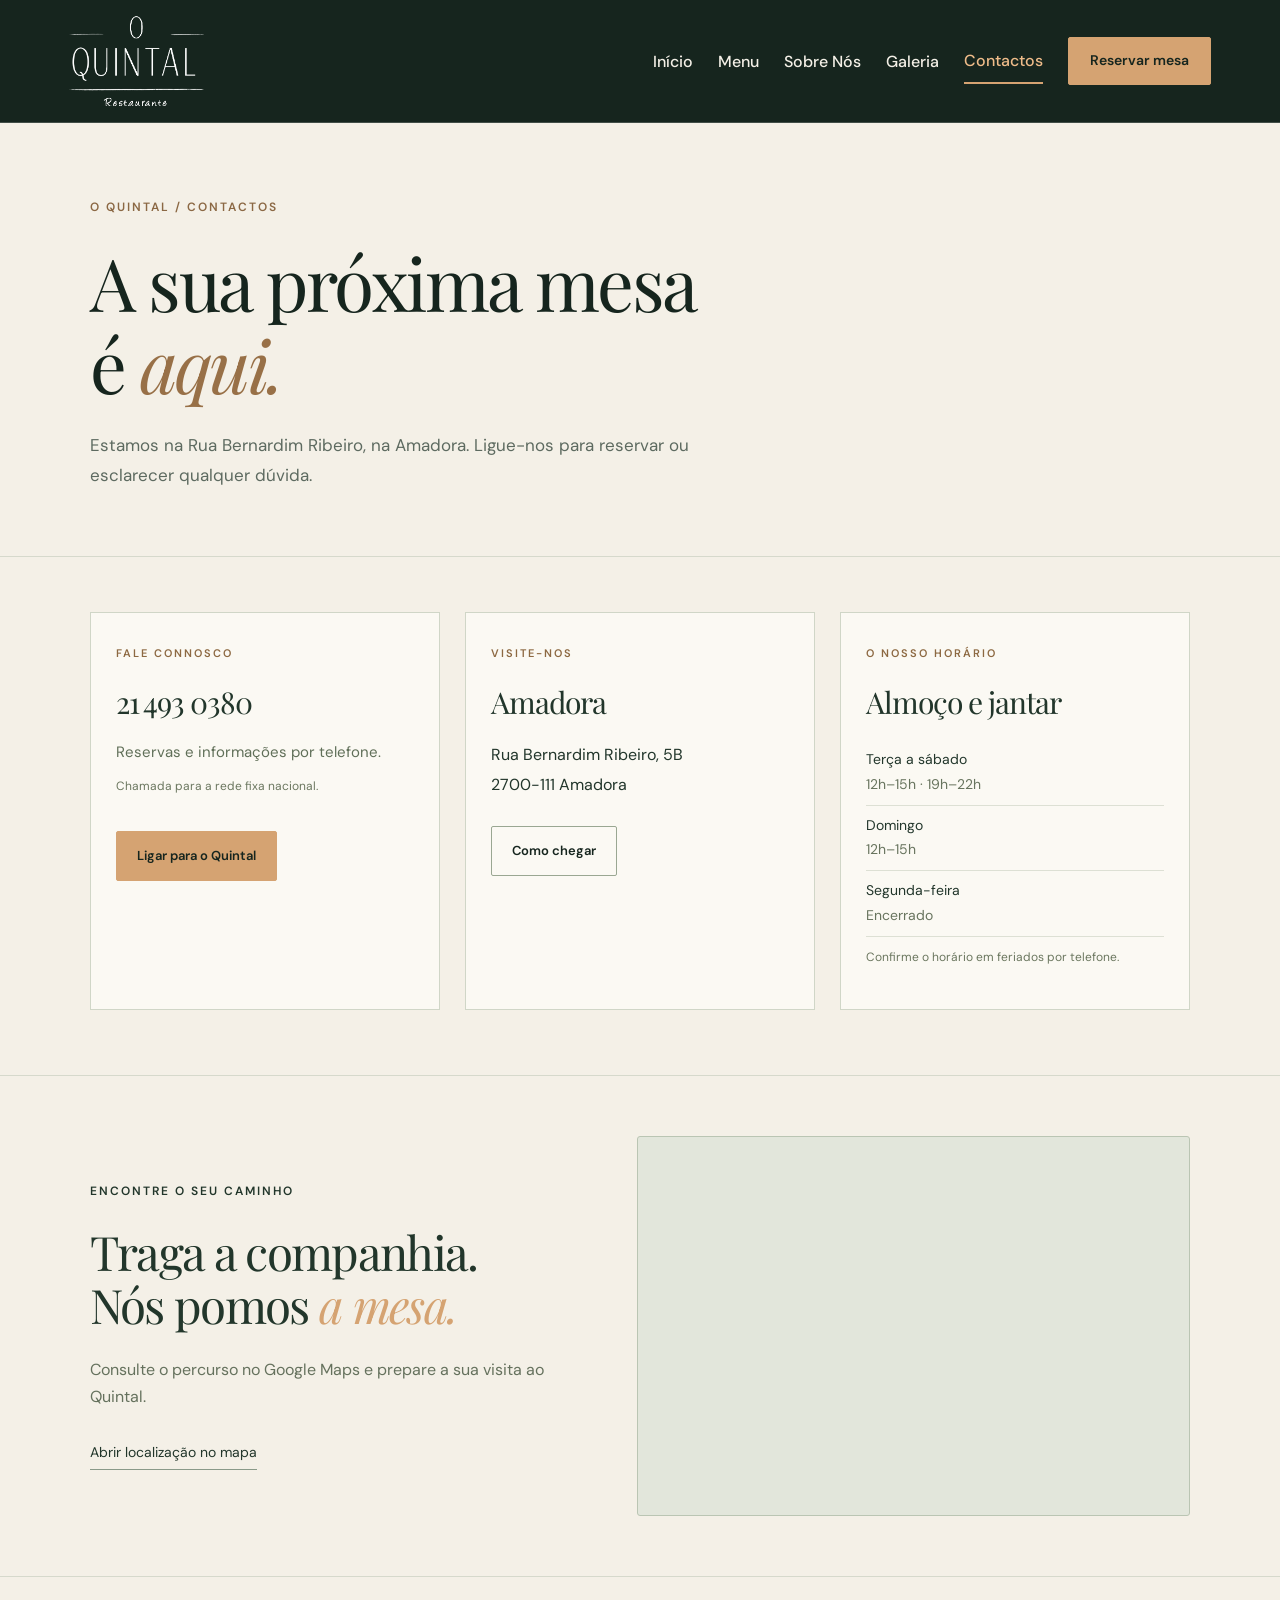
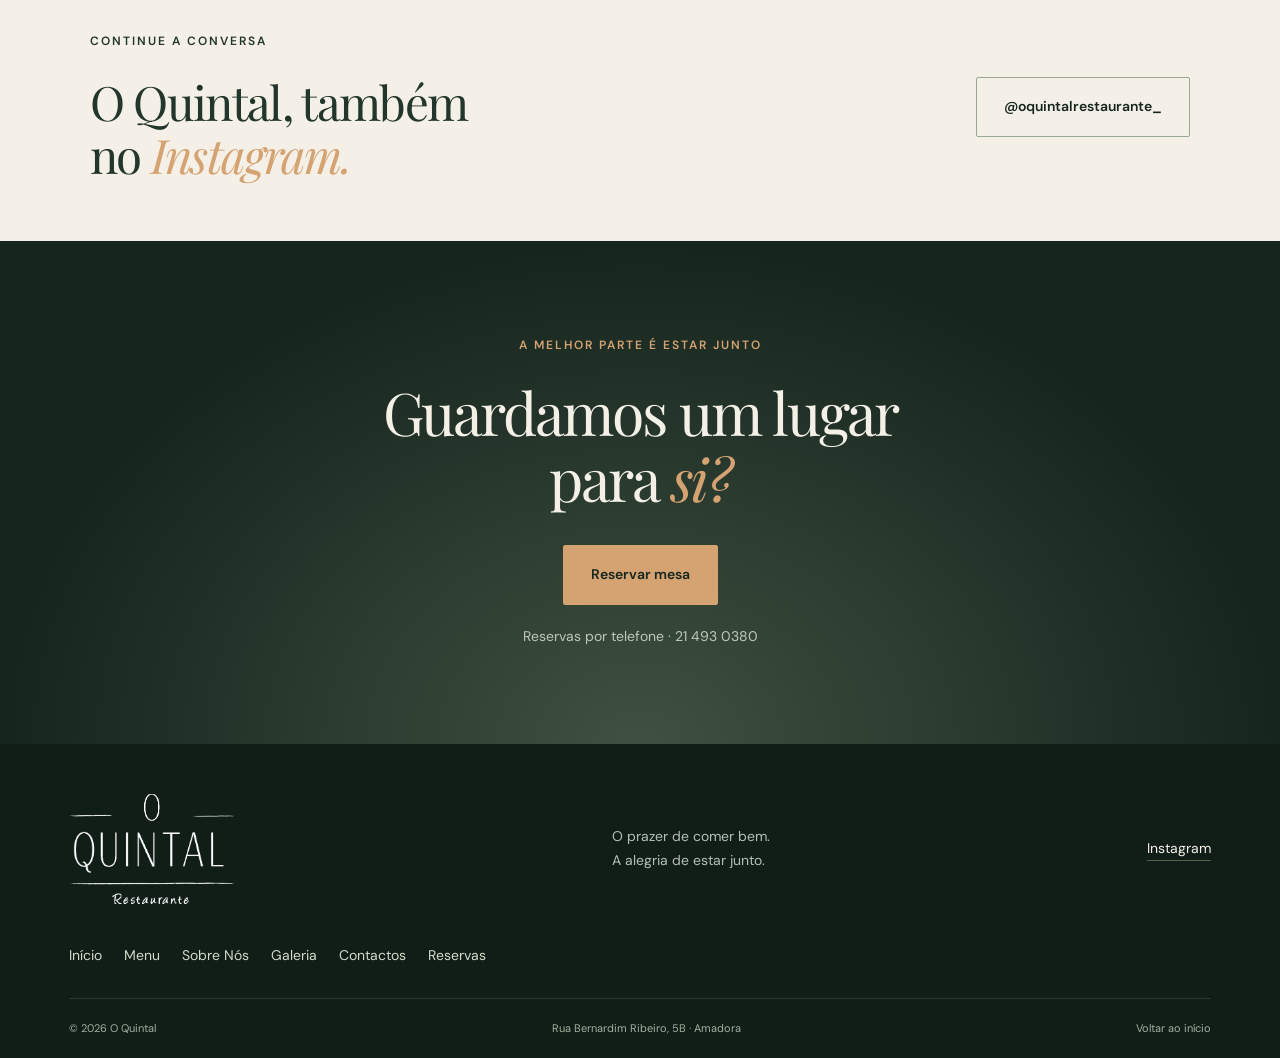
==== commit 0be6f26b: "Keep navigation visible at the top of the page" ====
--- a/contactos.html
+++ b/contactos.html
@@ -6,8 +6,8 @@
 <meta name="description" content="Morada, telefone, horários e localização do restaurante O Quintal. Rua Bernardim Ribeiro, 5B, Amadora. Reservas: 21 493 0380.">
 <meta name="theme-color" content="#16251e">
 <link rel="icon" type="image/svg+xml" href="data:image/svg+xml,%3Csvg xmlns='http://www.w3.org/2000/svg' viewBox='0 0 64 64'%3E%3Crect width='64' height='64' rx='14' fill='%2316251e'/%3E%3Ctext x='32' y='46' text-anchor='middle' font-size='47' font-family='Georgia' fill='%23e4c49e'%3EQ%3C/text%3E%3C/svg%3E">
-<link rel="stylesheet" href="style.css"><link rel="stylesheet" href="pages.css?v=scroll-motion-1">
+<link rel="stylesheet" href="style.css"><link rel="stylesheet" href="pages.css?v=scroll-motion-2">
 </head>
-<body class="inner-page"><a class="skip" href="#main">Saltar para o conteúdo</a><header class="header"><a class="brand brand-logo" href="index.html" aria-label="O Quintal, início"><img src="assets/logo-o-quintal.png" alt="O Quintal Restaurante" width="2132" height="2134"></a><button class="menu-toggle" aria-expanded="false" aria-controls="navigation">Menu <span aria-hidden="true">☰</span></button><nav id="navigation" aria-label="Navegação principal"><a href="index.html">Início</a><a href="menu.html">Menu</a><a href="sobre-nos.html">Sobre Nós</a><a href="galeria.html">Galeria</a><a href="contactos.html" aria-current="page">Contactos</a><a class="button small" href="reservas.html">Reservar mesa</a></nav></header><main id="main"><section class="page-intro"><p class="eyebrow">O QUINTAL / CONTACTOS</p><h1>A sua próxima mesa<br>é <em>aqui.</em></h1><p class="page-lead">Estamos na Rua Bernardim Ribeiro, na Amadora. Ligue-nos para reservar ou esclarecer qualquer dúvida.</p></section><section class="section contact-grid"><article class="contact-card"><p class="eyebrow">FALE CONNOSCO</p><h2>21 493 0380</h2><p>Reservas e informações por telefone.</p><small>Chamada para a rede fixa nacional.</small><a class="button" href="tel:+351214930380">Ligar para o Quintal</a></article><article class="contact-card"><p class="eyebrow">VISITE-NOS</p><h2>Amadora</h2><address>Rua Bernardim Ribeiro, 5B<br>2700-111 Amadora</address><a class="button outline" href="https://www.google.com/maps/search/?api=1&amp;query=O+Quintal+Rua+Bernardim+Ribeiro+5B+Amadora" target="_blank" rel="noopener">Como chegar</a></article><article class="contact-card"><p class="eyebrow">O NOSSO HORÁRIO</p><h2>Almoço e jantar</h2><dl><div><dt>Terça a sábado</dt><dd>12h–15h · 19h–22h</dd></div><div><dt>Domingo</dt><dd>12h–15h</dd></div><div><dt>Segunda-feira</dt><dd>Encerrado</dd></div></dl><small>Confirme o horário em feriados por telefone.</small></article></section><section class="section location-section"><div><p class="eyebrow">ENCONTRE O SEU CAMINHO</p><h2>Traga a companhia.<br>Nós pomos <em>a mesa.</em></h2><p>Consulte o percurso no Google Maps e prepare a sua visita ao Quintal.</p><a class="text-link dark" href="https://www.google.com/maps/search/?api=1&amp;query=O+Quintal+Rua+Bernardim+Ribeiro+5B+Amadora" target="_blank" rel="noopener">Abrir localização no mapa</a></div><iframe title="Localização do restaurante O Quintal na Amadora" src="https://maps.google.com/maps?q=O%20Quintal%20Rua%20Bernardim%20Ribeiro%205B%20Amadora&amp;output=embed" loading="lazy" referrerpolicy="no-referrer-when-downgrade" allowfullscreen></iframe></section><section class="section contact-social"><div><p class="eyebrow">CONTINUE A CONVERSA</p><h2>O Quintal, também<br>no <em>Instagram.</em></h2></div><a class="button outline" href="https://www.instagram.com/oquintalrestaurante_/" target="_blank" rel="noopener">@oquintalrestaurante_</a></section><section class="invitation"><p class="eyebrow">A MELHOR PARTE É ESTAR JUNTO</p><h2>Guardamos um lugar<br>para <em>si?</em></h2><a href="reservas.html" class="button">Reservar mesa</a><span>Reservas por telefone · 21 493 0380</span></section></main><footer><div class="footer-top"><a href="index.html" class="brand brand-logo"><img src="assets/logo-o-quintal.png" alt="O Quintal Restaurante" width="2132" height="2134"></a><p>O prazer de comer bem.<br>A alegria de estar junto.</p><a href="https://www.instagram.com/oquintalrestaurante_/" target="_blank" rel="noopener">Instagram</a></div><nav class="footer-nav" aria-label="Navegação de rodapé"><a href="index.html">Início</a><a href="menu.html">Menu</a><a href="sobre-nos.html">Sobre Nós</a><a href="galeria.html">Galeria</a><a href="contactos.html">Contactos</a><a href="reservas.html">Reservas</a></nav><div class="footer-bottom"><span>© <span id="year">2026</span> O Quintal</span><span>Rua Bernardim Ribeiro, 5B · Amadora</span><a href="#main">Voltar ao início</a></div></footer><script src="shared.js?v=scroll-motion-1"></script></body></html>
+<body class="inner-page"><a class="skip" href="#main">Saltar para o conteúdo</a><header class="header"><a class="brand brand-logo" href="index.html" aria-label="O Quintal, início"><img src="assets/logo-o-quintal.png" alt="O Quintal Restaurante" width="2132" height="2134"></a><button class="menu-toggle" aria-expanded="false" aria-controls="navigation">Menu <span aria-hidden="true">☰</span></button><nav id="navigation" aria-label="Navegação principal"><a href="index.html">Início</a><a href="menu.html">Menu</a><a href="sobre-nos.html">Sobre Nós</a><a href="galeria.html">Galeria</a><a href="contactos.html" aria-current="page">Contactos</a><a class="button small" href="reservas.html">Reservar mesa</a></nav></header><main id="main"><section class="page-intro"><p class="eyebrow">O QUINTAL / CONTACTOS</p><h1>A sua próxima mesa<br>é <em>aqui.</em></h1><p class="page-lead">Estamos na Rua Bernardim Ribeiro, na Amadora. Ligue-nos para reservar ou esclarecer qualquer dúvida.</p></section><section class="section contact-grid"><article class="contact-card"><p class="eyebrow">FALE CONNOSCO</p><h2>21 493 0380</h2><p>Reservas e informações por telefone.</p><small>Chamada para a rede fixa nacional.</small><a class="button" href="tel:+351214930380">Ligar para o Quintal</a></article><article class="contact-card"><p class="eyebrow">VISITE-NOS</p><h2>Amadora</h2><address>Rua Bernardim Ribeiro, 5B<br>2700-111 Amadora</address><a class="button outline" href="https://www.google.com/maps/search/?api=1&amp;query=O+Quintal+Rua+Bernardim+Ribeiro+5B+Amadora" target="_blank" rel="noopener">Como chegar</a></article><article class="contact-card"><p class="eyebrow">O NOSSO HORÁRIO</p><h2>Almoço e jantar</h2><dl><div><dt>Terça a sábado</dt><dd>12h–15h · 19h–22h</dd></div><div><dt>Domingo</dt><dd>12h–15h</dd></div><div><dt>Segunda-feira</dt><dd>Encerrado</dd></div></dl><small>Confirme o horário em feriados por telefone.</small></article></section><section class="section location-section"><div><p class="eyebrow">ENCONTRE O SEU CAMINHO</p><h2>Traga a companhia.<br>Nós pomos <em>a mesa.</em></h2><p>Consulte o percurso no Google Maps e prepare a sua visita ao Quintal.</p><a class="text-link dark" href="https://www.google.com/maps/search/?api=1&amp;query=O+Quintal+Rua+Bernardim+Ribeiro+5B+Amadora" target="_blank" rel="noopener">Abrir localização no mapa</a></div><iframe title="Localização do restaurante O Quintal na Amadora" src="https://maps.google.com/maps?q=O%20Quintal%20Rua%20Bernardim%20Ribeiro%205B%20Amadora&amp;output=embed" loading="lazy" referrerpolicy="no-referrer-when-downgrade" allowfullscreen></iframe></section><section class="section contact-social"><div><p class="eyebrow">CONTINUE A CONVERSA</p><h2>O Quintal, também<br>no <em>Instagram.</em></h2></div><a class="button outline" href="https://www.instagram.com/oquintalrestaurante_/" target="_blank" rel="noopener">@oquintalrestaurante_</a></section><section class="invitation"><p class="eyebrow">A MELHOR PARTE É ESTAR JUNTO</p><h2>Guardamos um lugar<br>para <em>si?</em></h2><a href="reservas.html" class="button">Reservar mesa</a><span>Reservas por telefone · 21 493 0380</span></section></main><footer><div class="footer-top"><a href="index.html" class="brand brand-logo"><img src="assets/logo-o-quintal.png" alt="O Quintal Restaurante" width="2132" height="2134"></a><p>O prazer de comer bem.<br>A alegria de estar junto.</p><a href="https://www.instagram.com/oquintalrestaurante_/" target="_blank" rel="noopener">Instagram</a></div><nav class="footer-nav" aria-label="Navegação de rodapé"><a href="index.html">Início</a><a href="menu.html">Menu</a><a href="sobre-nos.html">Sobre Nós</a><a href="galeria.html">Galeria</a><a href="contactos.html">Contactos</a><a href="reservas.html">Reservas</a></nav><div class="footer-bottom"><span>© <span id="year">2026</span> O Quintal</span><span>Rua Bernardim Ribeiro, 5B · Amadora</span><a href="#main">Voltar ao início</a></div></footer><script src="shared.js?v=scroll-motion-2"></script></body></html>
 
 
--- a/pages.css
+++ b/pages.css
@@ -28,6 +28,6 @@
 .menu-index{top:calc(var(--header-height,123px) + 25px);max-height:calc(100svh - var(--header-height,123px) - 50px)}
 @media(max-width:940px){.header nav{max-height:calc(100svh - var(--header-height,103px));overflow-y:auto}}
 @media(max-width:700px){.menu-index{top:auto;max-height:none}}
-/* Show navigation during scroll movement; hide it after 700ms of inactivity. */
+/* Keep navigation visible at the top; below it, hide after 700ms of inactivity. */
 .header.scroll-aware{transition:transform .22s ease,box-shadow .22s ease;transform:translateY(0)}
-.header.scroll-aware:not(.is-moving):not(:hover):not(:focus-within):not(:has(nav.open)){transform:translateY(-110%);pointer-events:none}
+.header.scroll-aware.is-scrolled:not(.is-moving):not(:hover):not(:focus-within):not(:has(nav.open)){transform:translateY(-110%);pointer-events:none}
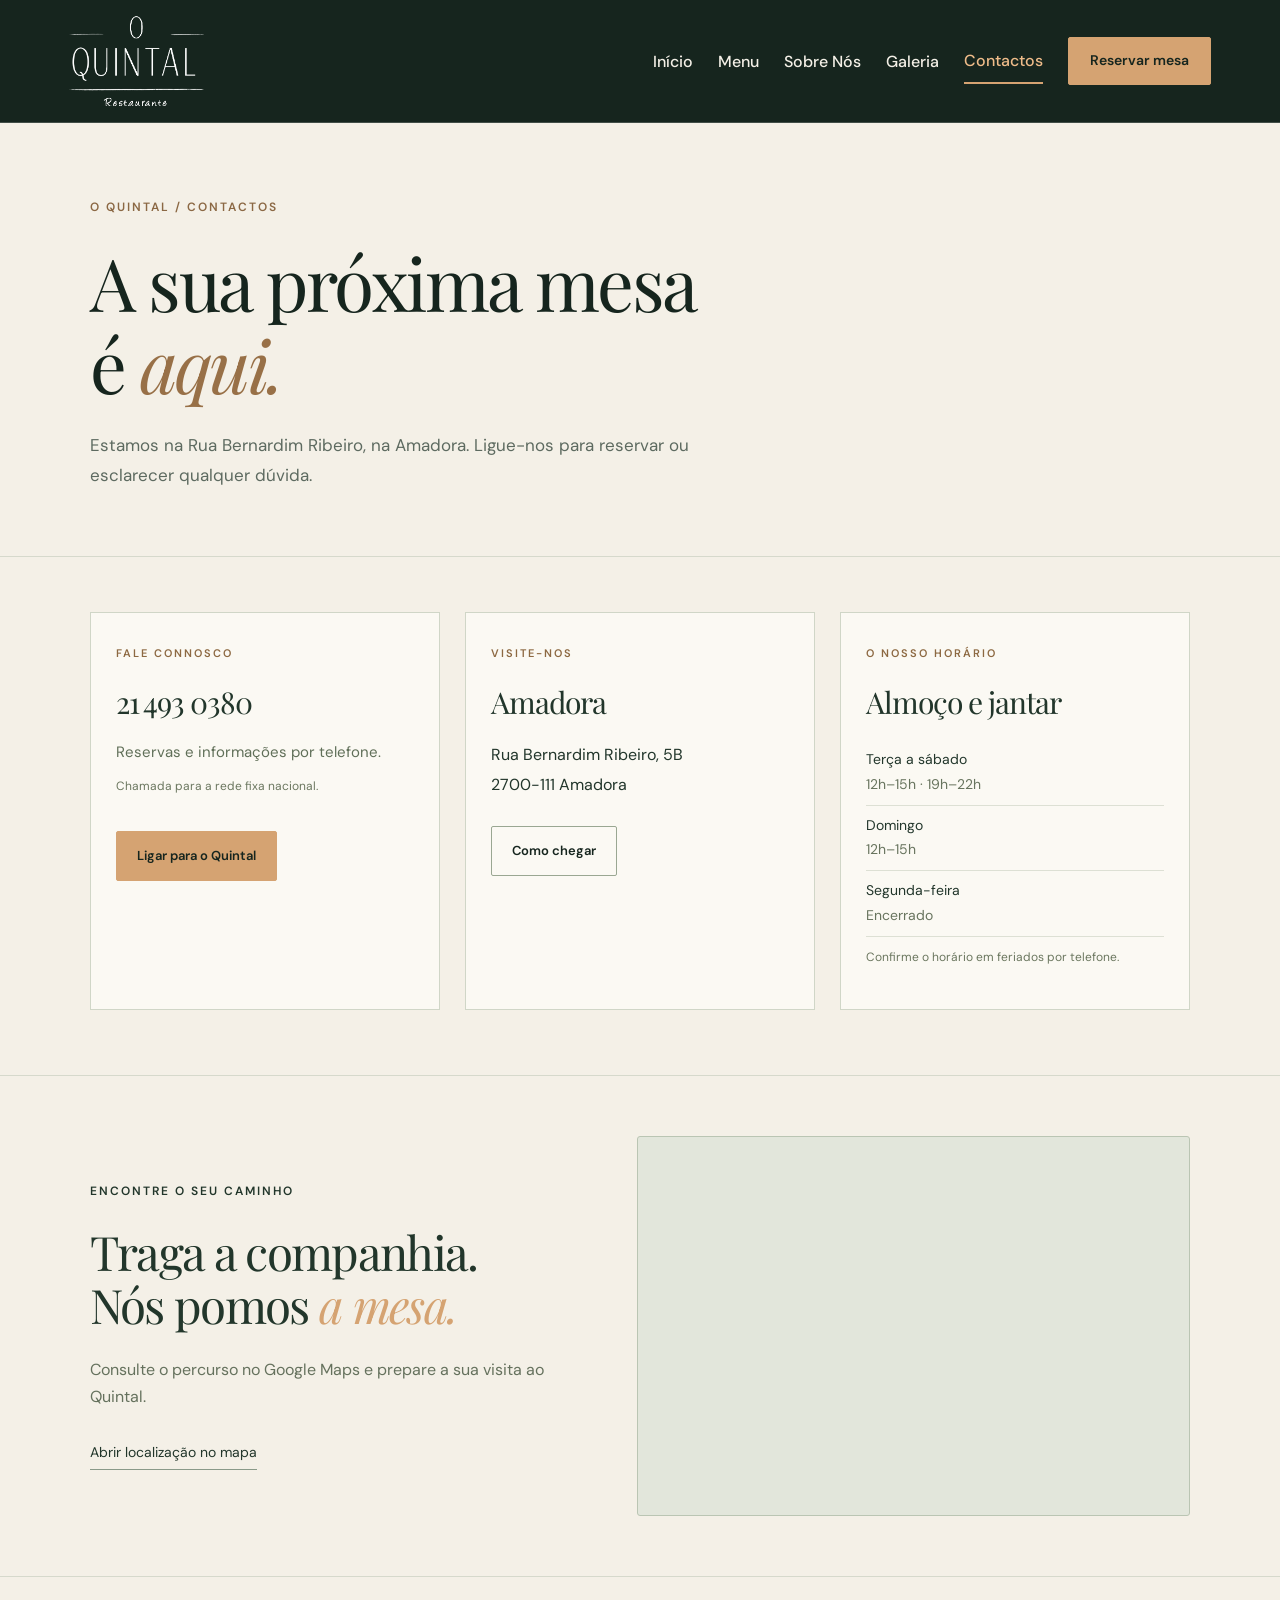
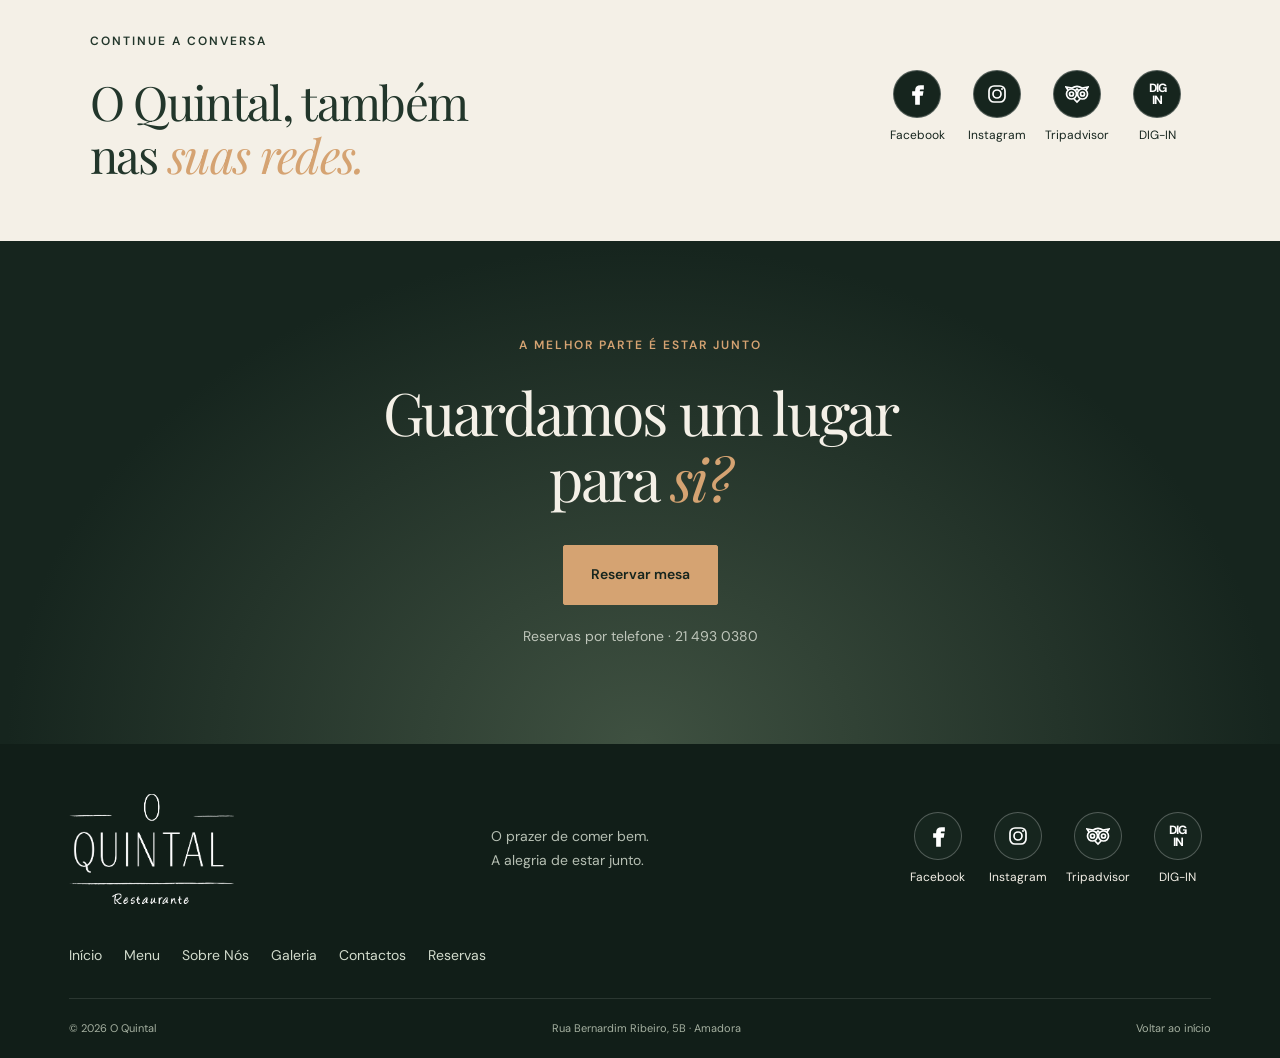
==== commit c047be9d: "Add Facebook Instagram Tripadvisor and DIG-IN links across site" ====
--- a/contactos.html
+++ b/contactos.html
@@ -6,8 +6,8 @@
 <meta name="description" content="Morada, telefone, horários e localização do restaurante O Quintal. Rua Bernardim Ribeiro, 5B, Amadora. Reservas: 21 493 0380.">
 <meta name="theme-color" content="#16251e">
 <link rel="icon" type="image/svg+xml" href="data:image/svg+xml,%3Csvg xmlns='http://www.w3.org/2000/svg' viewBox='0 0 64 64'%3E%3Crect width='64' height='64' rx='14' fill='%2316251e'/%3E%3Ctext x='32' y='46' text-anchor='middle' font-size='47' font-family='Georgia' fill='%23e4c49e'%3EQ%3C/text%3E%3C/svg%3E">
-<link rel="stylesheet" href="style.css"><link rel="stylesheet" href="pages.css?v=scroll-motion-2">
+<link rel="stylesheet" href="style.css"><link rel="stylesheet" href="pages.css?v=social-1">
 </head>
-<body class="inner-page"><a class="skip" href="#main">Saltar para o conteúdo</a><header class="header"><a class="brand brand-logo" href="index.html" aria-label="O Quintal, início"><img src="assets/logo-o-quintal.png" alt="O Quintal Restaurante" width="2132" height="2134"></a><button class="menu-toggle" aria-expanded="false" aria-controls="navigation">Menu <span aria-hidden="true">☰</span></button><nav id="navigation" aria-label="Navegação principal"><a href="index.html">Início</a><a href="menu.html">Menu</a><a href="sobre-nos.html">Sobre Nós</a><a href="galeria.html">Galeria</a><a href="contactos.html" aria-current="page">Contactos</a><a class="button small" href="reservas.html">Reservar mesa</a></nav></header><main id="main"><section class="page-intro"><p class="eyebrow">O QUINTAL / CONTACTOS</p><h1>A sua próxima mesa<br>é <em>aqui.</em></h1><p class="page-lead">Estamos na Rua Bernardim Ribeiro, na Amadora. Ligue-nos para reservar ou esclarecer qualquer dúvida.</p></section><section class="section contact-grid"><article class="contact-card"><p class="eyebrow">FALE CONNOSCO</p><h2>21 493 0380</h2><p>Reservas e informações por telefone.</p><small>Chamada para a rede fixa nacional.</small><a class="button" href="tel:+351214930380">Ligar para o Quintal</a></article><article class="contact-card"><p class="eyebrow">VISITE-NOS</p><h2>Amadora</h2><address>Rua Bernardim Ribeiro, 5B<br>2700-111 Amadora</address><a class="button outline" href="https://www.google.com/maps/search/?api=1&amp;query=O+Quintal+Rua+Bernardim+Ribeiro+5B+Amadora" target="_blank" rel="noopener">Como chegar</a></article><article class="contact-card"><p class="eyebrow">O NOSSO HORÁRIO</p><h2>Almoço e jantar</h2><dl><div><dt>Terça a sábado</dt><dd>12h–15h · 19h–22h</dd></div><div><dt>Domingo</dt><dd>12h–15h</dd></div><div><dt>Segunda-feira</dt><dd>Encerrado</dd></div></dl><small>Confirme o horário em feriados por telefone.</small></article></section><section class="section location-section"><div><p class="eyebrow">ENCONTRE O SEU CAMINHO</p><h2>Traga a companhia.<br>Nós pomos <em>a mesa.</em></h2><p>Consulte o percurso no Google Maps e prepare a sua visita ao Quintal.</p><a class="text-link dark" href="https://www.google.com/maps/search/?api=1&amp;query=O+Quintal+Rua+Bernardim+Ribeiro+5B+Amadora" target="_blank" rel="noopener">Abrir localização no mapa</a></div><iframe title="Localização do restaurante O Quintal na Amadora" src="https://maps.google.com/maps?q=O%20Quintal%20Rua%20Bernardim%20Ribeiro%205B%20Amadora&amp;output=embed" loading="lazy" referrerpolicy="no-referrer-when-downgrade" allowfullscreen></iframe></section><section class="section contact-social"><div><p class="eyebrow">CONTINUE A CONVERSA</p><h2>O Quintal, também<br>no <em>Instagram.</em></h2></div><a class="button outline" href="https://www.instagram.com/oquintalrestaurante_/" target="_blank" rel="noopener">@oquintalrestaurante_</a></section><section class="invitation"><p class="eyebrow">A MELHOR PARTE É ESTAR JUNTO</p><h2>Guardamos um lugar<br>para <em>si?</em></h2><a href="reservas.html" class="button">Reservar mesa</a><span>Reservas por telefone · 21 493 0380</span></section></main><footer><div class="footer-top"><a href="index.html" class="brand brand-logo"><img src="assets/logo-o-quintal.png" alt="O Quintal Restaurante" width="2132" height="2134"></a><p>O prazer de comer bem.<br>A alegria de estar junto.</p><a href="https://www.instagram.com/oquintalrestaurante_/" target="_blank" rel="noopener">Instagram</a></div><nav class="footer-nav" aria-label="Navegação de rodapé"><a href="index.html">Início</a><a href="menu.html">Menu</a><a href="sobre-nos.html">Sobre Nós</a><a href="galeria.html">Galeria</a><a href="contactos.html">Contactos</a><a href="reservas.html">Reservas</a></nav><div class="footer-bottom"><span>© <span id="year">2026</span> O Quintal</span><span>Rua Bernardim Ribeiro, 5B · Amadora</span><a href="#main">Voltar ao início</a></div></footer><script src="shared.js?v=scroll-motion-2"></script></body></html>
+<body class="inner-page"><a class="skip" href="#main">Saltar para o conteúdo</a><header class="header"><a class="brand brand-logo" href="index.html" aria-label="O Quintal, início"><img src="assets/logo-o-quintal.png" alt="O Quintal Restaurante" width="2132" height="2134"></a><button class="menu-toggle" aria-expanded="false" aria-controls="navigation">Menu <span aria-hidden="true">☰</span></button><nav id="navigation" aria-label="Navegação principal"><a href="index.html">Início</a><a href="menu.html">Menu</a><a href="sobre-nos.html">Sobre Nós</a><a href="galeria.html">Galeria</a><a href="contactos.html" aria-current="page">Contactos</a><a class="button small" href="reservas.html">Reservar mesa</a></nav></header><main id="main"><section class="page-intro"><p class="eyebrow">O QUINTAL / CONTACTOS</p><h1>A sua próxima mesa<br>é <em>aqui.</em></h1><p class="page-lead">Estamos na Rua Bernardim Ribeiro, na Amadora. Ligue-nos para reservar ou esclarecer qualquer dúvida.</p></section><section class="section contact-grid"><article class="contact-card"><p class="eyebrow">FALE CONNOSCO</p><h2>21 493 0380</h2><p>Reservas e informações por telefone.</p><small>Chamada para a rede fixa nacional.</small><a class="button" href="tel:+351214930380">Ligar para o Quintal</a></article><article class="contact-card"><p class="eyebrow">VISITE-NOS</p><h2>Amadora</h2><address>Rua Bernardim Ribeiro, 5B<br>2700-111 Amadora</address><a class="button outline" href="https://www.google.com/maps/search/?api=1&amp;query=O+Quintal+Rua+Bernardim+Ribeiro+5B+Amadora" target="_blank" rel="noopener">Como chegar</a></article><article class="contact-card"><p class="eyebrow">O NOSSO HORÁRIO</p><h2>Almoço e jantar</h2><dl><div><dt>Terça a sábado</dt><dd>12h–15h · 19h–22h</dd></div><div><dt>Domingo</dt><dd>12h–15h</dd></div><div><dt>Segunda-feira</dt><dd>Encerrado</dd></div></dl><small>Confirme o horário em feriados por telefone.</small></article></section><section class="section location-section"><div><p class="eyebrow">ENCONTRE O SEU CAMINHO</p><h2>Traga a companhia.<br>Nós pomos <em>a mesa.</em></h2><p>Consulte o percurso no Google Maps e prepare a sua visita ao Quintal.</p><a class="text-link dark" href="https://www.google.com/maps/search/?api=1&amp;query=O+Quintal+Rua+Bernardim+Ribeiro+5B+Amadora" target="_blank" rel="noopener">Abrir localização no mapa</a></div><iframe title="Localização do restaurante O Quintal na Amadora" src="https://maps.google.com/maps?q=O%20Quintal%20Rua%20Bernardim%20Ribeiro%205B%20Amadora&amp;output=embed" loading="lazy" referrerpolicy="no-referrer-when-downgrade" allowfullscreen></iframe></section><section class="section contact-social"><div><p class="eyebrow">CONTINUE A CONVERSA</p><h2>O Quintal, também<br>nas <em>suas redes.</em></h2></div><nav class="social-links" aria-label="Redes e plataformas do Quintal"><a href="https://www.facebook.com/oquintalrest/" target="_blank" rel="noopener noreferrer" aria-label="O Quintal no Facebook (abre numa nova janela)"><span class="social-icon" aria-hidden="true"><img src="assets/social-facebook.svg" width="24" height="24" alt=""></span><span>Facebook</span></a><a href="https://www.instagram.com/oquintalrestaurante_/" target="_blank" rel="noopener noreferrer" aria-label="O Quintal no Instagram (abre numa nova janela)"><span class="social-icon" aria-hidden="true"><img src="assets/social-instagram.svg" width="24" height="24" alt=""></span><span>Instagram</span></a><a href="https://www.tripadvisor.pt/Restaurant_Review-g1132025-d11916963-Reviews-O_Quintal-Amadora_Lisbon_District_Central_Portugal.html" target="_blank" rel="noopener noreferrer" aria-label="O Quintal no Tripadvisor (abre numa nova janela)"><span class="social-icon" aria-hidden="true"><img src="assets/social-tripadvisor.svg" width="24" height="24" alt=""></span><span>Tripadvisor</span></a><a href="https://www.dig-in.pt/r/18425560/o-quintal-venteira" target="_blank" rel="noopener noreferrer" aria-label="O Quintal no DIG-IN (abre numa nova janela)"><span class="social-icon" aria-hidden="true"><b class="digin-mark">DIG<br>IN</b></span><span>DIG-IN</span></a></nav></section><section class="invitation"><p class="eyebrow">A MELHOR PARTE É ESTAR JUNTO</p><h2>Guardamos um lugar<br>para <em>si?</em></h2><a href="reservas.html" class="button">Reservar mesa</a><span>Reservas por telefone · 21 493 0380</span></section></main><footer><div class="footer-top"><a href="index.html" class="brand brand-logo"><img src="assets/logo-o-quintal.png" alt="O Quintal Restaurante" width="2132" height="2134"></a><p>O prazer de comer bem.<br>A alegria de estar junto.</p><nav class="social-links" aria-label="Redes e plataformas do Quintal"><a href="https://www.facebook.com/oquintalrest/" target="_blank" rel="noopener noreferrer" aria-label="O Quintal no Facebook (abre numa nova janela)"><span class="social-icon" aria-hidden="true"><img src="assets/social-facebook.svg" width="24" height="24" alt=""></span><span>Facebook</span></a><a href="https://www.instagram.com/oquintalrestaurante_/" target="_blank" rel="noopener noreferrer" aria-label="O Quintal no Instagram (abre numa nova janela)"><span class="social-icon" aria-hidden="true"><img src="assets/social-instagram.svg" width="24" height="24" alt=""></span><span>Instagram</span></a><a href="https://www.tripadvisor.pt/Restaurant_Review-g1132025-d11916963-Reviews-O_Quintal-Amadora_Lisbon_District_Central_Portugal.html" target="_blank" rel="noopener noreferrer" aria-label="O Quintal no Tripadvisor (abre numa nova janela)"><span class="social-icon" aria-hidden="true"><img src="assets/social-tripadvisor.svg" width="24" height="24" alt=""></span><span>Tripadvisor</span></a><a href="https://www.dig-in.pt/r/18425560/o-quintal-venteira" target="_blank" rel="noopener noreferrer" aria-label="O Quintal no DIG-IN (abre numa nova janela)"><span class="social-icon" aria-hidden="true"><b class="digin-mark">DIG<br>IN</b></span><span>DIG-IN</span></a></nav></div><nav class="footer-nav" aria-label="Navegação de rodapé"><a href="index.html">Início</a><a href="menu.html">Menu</a><a href="sobre-nos.html">Sobre Nós</a><a href="galeria.html">Galeria</a><a href="contactos.html">Contactos</a><a href="reservas.html">Reservas</a></nav><div class="footer-bottom"><span>© <span id="year">2026</span> O Quintal</span><span>Rua Bernardim Ribeiro, 5B · Amadora</span><a href="#main">Voltar ao início</a></div></footer><script src="shared.js?v=scroll-motion-2"></script></body></html>
 
 
--- a/pages.css
+++ b/pages.css
@@ -31,3 +31,30 @@
 /* Keep navigation visible at the top; below it, hide after 700ms of inactivity. */
 .header.scroll-aware{transition:transform .22s ease,box-shadow .22s ease;transform:translateY(0)}
 .header.scroll-aware.is-scrolled:not(.is-moving):not(:hover):not(:focus-within):not(:has(nav.open)){transform:translateY(-110%);pointer-events:none}
+.reservation-panel h2{font-size:clamp(32px,3.5vw,46px);color:var(--cream)}
+.reservation-panel h2 em{color:var(--copper)}
+.reservation-note{font-size:14px;line-height:1.7}
+.reservation-fields{display:grid;grid-template-columns:repeat(2,minmax(0,1fr));gap:20px 16px;margin-top:28px}
+.form-field{min-width:0}.form-field.full{grid-column:1/-1}
+.form-field label{display:block;font-size:14px;margin-bottom:8px;color:var(--cream)}
+.form-field label span{color:#b3c0ad;font-size:12px}
+.form-field input,.form-field textarea{display:block;width:100%;min-width:0;box-sizing:border-box;background:#fbf9f3;color:#16251e;border:1px solid #c1c7b7;border-radius:3px;padding:12px;font:16px/1.5 'DM Sans',sans-serif}
+.form-field textarea{resize:vertical}.form-field input:focus-visible,.form-field textarea:focus-visible{outline:3px solid #e4c49e;outline-offset:3px}
+.form-field small{margin-top:7px!important}
+.form-privacy{font-size:12px;line-height:1.7;color:#cbd4c4;margin-top:22px}
+.reservation-panel button{border:0;font:inherit;cursor:pointer}
+.reservation-panel button:disabled{opacity:.65;cursor:default}
+.reservation-status{font-size:14px;line-height:1.7;margin-top:18px;min-height:24px;color:#e4c49e}
+.reservation-status[data-state=success]{color:#d2ecbd}.reservation-status[data-state=error]{color:#ffd0b9}
+.reservation-phone{border-top:1px solid #ffffff30;margin-top:28px;padding-top:22px}
+.reservation-phone p{font-size:14px;color:#cbd4c4}.reservation-phone>a{font:30px/1.6 'Playfair Display',Georgia,serif}
+.form-trap{position:absolute;width:1px;height:1px;overflow:hidden;clip-path:inset(50%)}
+@media(max-width:400px){.reservation-fields{grid-template-columns:1fr}.reservation-panel{padding:30px 20px}}
+.social-links{display:flex;flex-wrap:wrap;gap:14px;align-items:flex-start}
+.social-links a{display:flex;flex-direction:column;align-items:center;gap:9px;min-width:66px;font-size:12px;line-height:1.4;text-decoration:none;color:inherit}
+.social-icon{display:flex;align-items:center;justify-content:center;width:48px;height:48px;border:1px solid #ffffff40;border-radius:50%;background:#16251e;transition:background .2s,transform .2s}
+.social-icon img{width:24px;height:24px;object-fit:contain}.digin-mark{font:800 12px/1 'DM Sans',sans-serif;letter-spacing:-.8px;color:white;text-align:center}
+.social-links a:hover .social-icon{background:#39523d;transform:translateY(-3px)}
+.social-links a:focus-visible{outline:2px solid #bc8e5f;outline-offset:5px;border-radius:3px}
+.contact-social .social-links{color:#16251e}.footer-top{gap:28px;flex-wrap:wrap}
+@media(max-width:700px){.social-links{gap:12px}.social-links a{min-width:60px}.social-icon{width:44px;height:44px}}
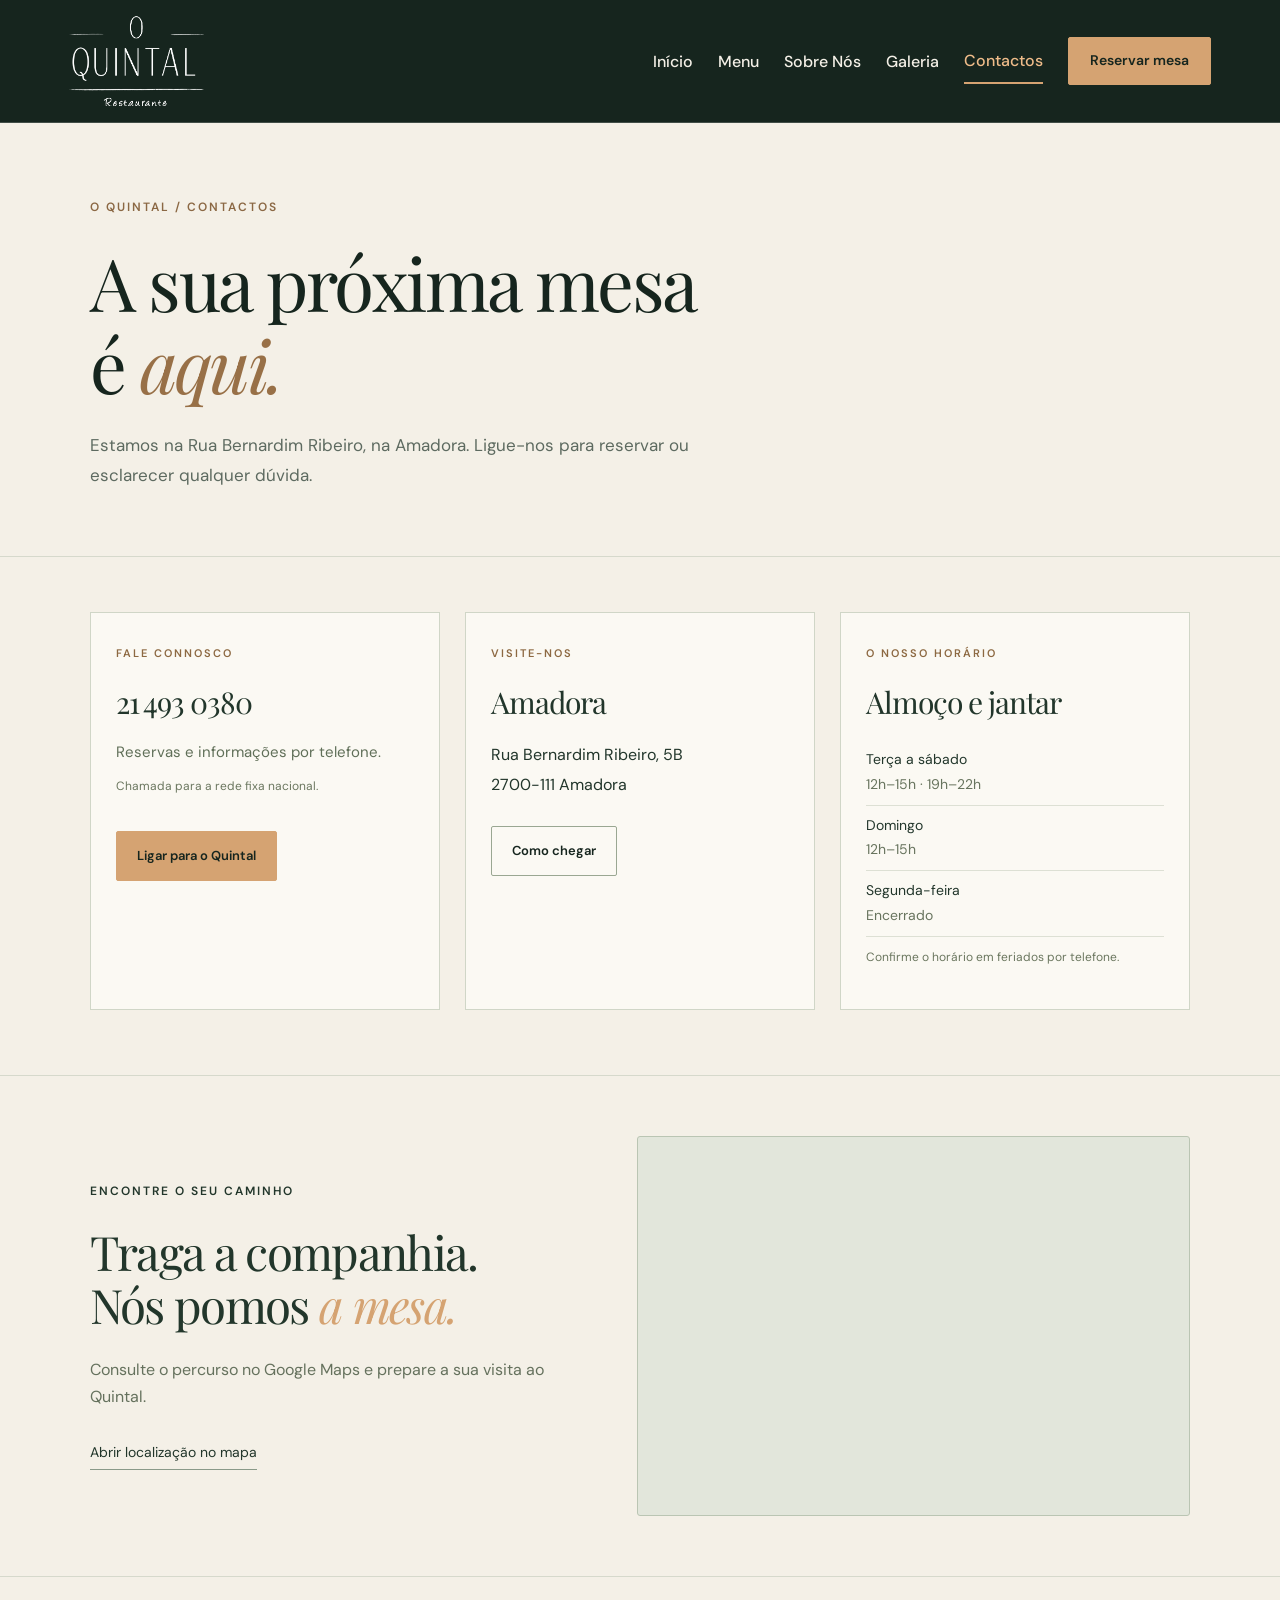
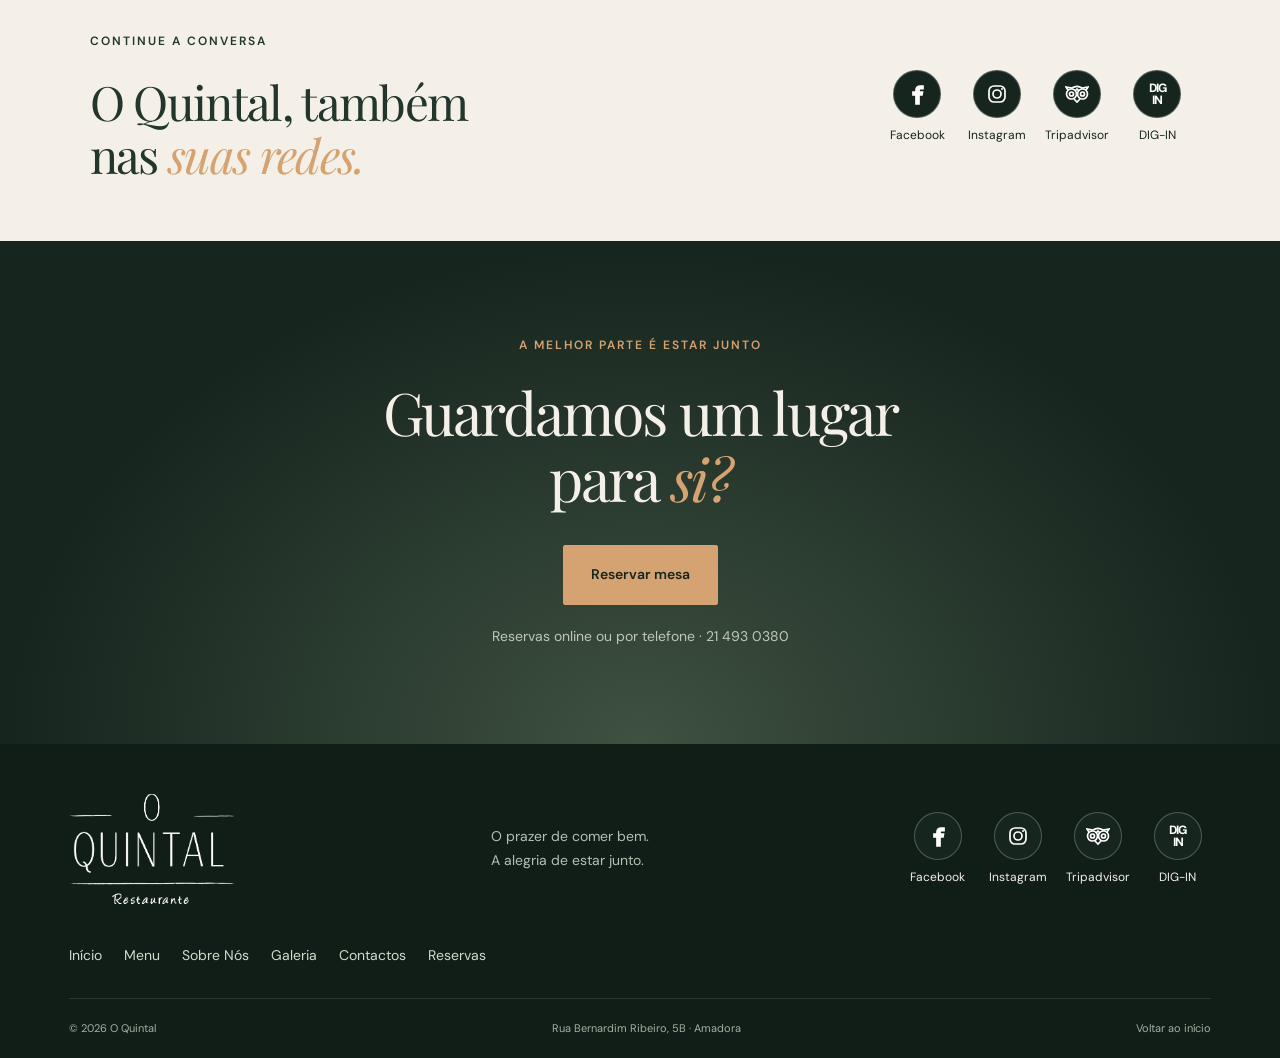
==== commit 852c15fb: "Integrate official Zomato Book reservation widget" ====
--- a/contactos.html
+++ b/contactos.html
@@ -8,6 +8,6 @@
 <link rel="icon" type="image/svg+xml" href="data:image/svg+xml,%3Csvg xmlns='http://www.w3.org/2000/svg' viewBox='0 0 64 64'%3E%3Crect width='64' height='64' rx='14' fill='%2316251e'/%3E%3Ctext x='32' y='46' text-anchor='middle' font-size='47' font-family='Georgia' fill='%23e4c49e'%3EQ%3C/text%3E%3C/svg%3E">
 <link rel="stylesheet" href="style.css"><link rel="stylesheet" href="pages.css?v=social-1">
 </head>
-<body class="inner-page"><a class="skip" href="#main">Saltar para o conteúdo</a><header class="header"><a class="brand brand-logo" href="index.html" aria-label="O Quintal, início"><img src="assets/logo-o-quintal.png" alt="O Quintal Restaurante" width="2132" height="2134"></a><button class="menu-toggle" aria-expanded="false" aria-controls="navigation">Menu <span aria-hidden="true">☰</span></button><nav id="navigation" aria-label="Navegação principal"><a href="index.html">Início</a><a href="menu.html">Menu</a><a href="sobre-nos.html">Sobre Nós</a><a href="galeria.html">Galeria</a><a href="contactos.html" aria-current="page">Contactos</a><a class="button small" href="reservas.html">Reservar mesa</a></nav></header><main id="main"><section class="page-intro"><p class="eyebrow">O QUINTAL / CONTACTOS</p><h1>A sua próxima mesa<br>é <em>aqui.</em></h1><p class="page-lead">Estamos na Rua Bernardim Ribeiro, na Amadora. Ligue-nos para reservar ou esclarecer qualquer dúvida.</p></section><section class="section contact-grid"><article class="contact-card"><p class="eyebrow">FALE CONNOSCO</p><h2>21 493 0380</h2><p>Reservas e informações por telefone.</p><small>Chamada para a rede fixa nacional.</small><a class="button" href="tel:+351214930380">Ligar para o Quintal</a></article><article class="contact-card"><p class="eyebrow">VISITE-NOS</p><h2>Amadora</h2><address>Rua Bernardim Ribeiro, 5B<br>2700-111 Amadora</address><a class="button outline" href="https://www.google.com/maps/search/?api=1&amp;query=O+Quintal+Rua+Bernardim+Ribeiro+5B+Amadora" target="_blank" rel="noopener">Como chegar</a></article><article class="contact-card"><p class="eyebrow">O NOSSO HORÁRIO</p><h2>Almoço e jantar</h2><dl><div><dt>Terça a sábado</dt><dd>12h–15h · 19h–22h</dd></div><div><dt>Domingo</dt><dd>12h–15h</dd></div><div><dt>Segunda-feira</dt><dd>Encerrado</dd></div></dl><small>Confirme o horário em feriados por telefone.</small></article></section><section class="section location-section"><div><p class="eyebrow">ENCONTRE O SEU CAMINHO</p><h2>Traga a companhia.<br>Nós pomos <em>a mesa.</em></h2><p>Consulte o percurso no Google Maps e prepare a sua visita ao Quintal.</p><a class="text-link dark" href="https://www.google.com/maps/search/?api=1&amp;query=O+Quintal+Rua+Bernardim+Ribeiro+5B+Amadora" target="_blank" rel="noopener">Abrir localização no mapa</a></div><iframe title="Localização do restaurante O Quintal na Amadora" src="https://maps.google.com/maps?q=O%20Quintal%20Rua%20Bernardim%20Ribeiro%205B%20Amadora&amp;output=embed" loading="lazy" referrerpolicy="no-referrer-when-downgrade" allowfullscreen></iframe></section><section class="section contact-social"><div><p class="eyebrow">CONTINUE A CONVERSA</p><h2>O Quintal, também<br>nas <em>suas redes.</em></h2></div><nav class="social-links" aria-label="Redes e plataformas do Quintal"><a href="https://www.facebook.com/oquintalrest/" target="_blank" rel="noopener noreferrer" aria-label="O Quintal no Facebook (abre numa nova janela)"><span class="social-icon" aria-hidden="true"><img src="assets/social-facebook.svg" width="24" height="24" alt=""></span><span>Facebook</span></a><a href="https://www.instagram.com/oquintalrestaurante_/" target="_blank" rel="noopener noreferrer" aria-label="O Quintal no Instagram (abre numa nova janela)"><span class="social-icon" aria-hidden="true"><img src="assets/social-instagram.svg" width="24" height="24" alt=""></span><span>Instagram</span></a><a href="https://www.tripadvisor.pt/Restaurant_Review-g1132025-d11916963-Reviews-O_Quintal-Amadora_Lisbon_District_Central_Portugal.html" target="_blank" rel="noopener noreferrer" aria-label="O Quintal no Tripadvisor (abre numa nova janela)"><span class="social-icon" aria-hidden="true"><img src="assets/social-tripadvisor.svg" width="24" height="24" alt=""></span><span>Tripadvisor</span></a><a href="https://www.dig-in.pt/r/18425560/o-quintal-venteira" target="_blank" rel="noopener noreferrer" aria-label="O Quintal no DIG-IN (abre numa nova janela)"><span class="social-icon" aria-hidden="true"><b class="digin-mark">DIG<br>IN</b></span><span>DIG-IN</span></a></nav></section><section class="invitation"><p class="eyebrow">A MELHOR PARTE É ESTAR JUNTO</p><h2>Guardamos um lugar<br>para <em>si?</em></h2><a href="reservas.html" class="button">Reservar mesa</a><span>Reservas por telefone · 21 493 0380</span></section></main><footer><div class="footer-top"><a href="index.html" class="brand brand-logo"><img src="assets/logo-o-quintal.png" alt="O Quintal Restaurante" width="2132" height="2134"></a><p>O prazer de comer bem.<br>A alegria de estar junto.</p><nav class="social-links" aria-label="Redes e plataformas do Quintal"><a href="https://www.facebook.com/oquintalrest/" target="_blank" rel="noopener noreferrer" aria-label="O Quintal no Facebook (abre numa nova janela)"><span class="social-icon" aria-hidden="true"><img src="assets/social-facebook.svg" width="24" height="24" alt=""></span><span>Facebook</span></a><a href="https://www.instagram.com/oquintalrestaurante_/" target="_blank" rel="noopener noreferrer" aria-label="O Quintal no Instagram (abre numa nova janela)"><span class="social-icon" aria-hidden="true"><img src="assets/social-instagram.svg" width="24" height="24" alt=""></span><span>Instagram</span></a><a href="https://www.tripadvisor.pt/Restaurant_Review-g1132025-d11916963-Reviews-O_Quintal-Amadora_Lisbon_District_Central_Portugal.html" target="_blank" rel="noopener noreferrer" aria-label="O Quintal no Tripadvisor (abre numa nova janela)"><span class="social-icon" aria-hidden="true"><img src="assets/social-tripadvisor.svg" width="24" height="24" alt=""></span><span>Tripadvisor</span></a><a href="https://www.dig-in.pt/r/18425560/o-quintal-venteira" target="_blank" rel="noopener noreferrer" aria-label="O Quintal no DIG-IN (abre numa nova janela)"><span class="social-icon" aria-hidden="true"><b class="digin-mark">DIG<br>IN</b></span><span>DIG-IN</span></a></nav></div><nav class="footer-nav" aria-label="Navegação de rodapé"><a href="index.html">Início</a><a href="menu.html">Menu</a><a href="sobre-nos.html">Sobre Nós</a><a href="galeria.html">Galeria</a><a href="contactos.html">Contactos</a><a href="reservas.html">Reservas</a></nav><div class="footer-bottom"><span>© <span id="year">2026</span> O Quintal</span><span>Rua Bernardim Ribeiro, 5B · Amadora</span><a href="#main">Voltar ao início</a></div></footer><script src="shared.js?v=scroll-motion-2"></script></body></html>
+<body class="inner-page"><a class="skip" href="#main">Saltar para o conteúdo</a><header class="header"><a class="brand brand-logo" href="index.html" aria-label="O Quintal, início"><img src="assets/logo-o-quintal.png" alt="O Quintal Restaurante" width="2132" height="2134"></a><button class="menu-toggle" aria-expanded="false" aria-controls="navigation">Menu <span aria-hidden="true">☰</span></button><nav id="navigation" aria-label="Navegação principal"><a href="index.html">Início</a><a href="menu.html">Menu</a><a href="sobre-nos.html">Sobre Nós</a><a href="galeria.html">Galeria</a><a href="contactos.html" aria-current="page">Contactos</a><a class="button small" href="reservas.html">Reservar mesa</a></nav></header><main id="main"><section class="page-intro"><p class="eyebrow">O QUINTAL / CONTACTOS</p><h1>A sua próxima mesa<br>é <em>aqui.</em></h1><p class="page-lead">Estamos na Rua Bernardim Ribeiro, na Amadora. Ligue-nos para reservar ou esclarecer qualquer dúvida.</p></section><section class="section contact-grid"><article class="contact-card"><p class="eyebrow">FALE CONNOSCO</p><h2>21 493 0380</h2><p>Reservas e informações por telefone.</p><small>Chamada para a rede fixa nacional.</small><a class="button" href="tel:+351214930380">Ligar para o Quintal</a></article><article class="contact-card"><p class="eyebrow">VISITE-NOS</p><h2>Amadora</h2><address>Rua Bernardim Ribeiro, 5B<br>2700-111 Amadora</address><a class="button outline" href="https://www.google.com/maps/search/?api=1&amp;query=O+Quintal+Rua+Bernardim+Ribeiro+5B+Amadora" target="_blank" rel="noopener">Como chegar</a></article><article class="contact-card"><p class="eyebrow">O NOSSO HORÁRIO</p><h2>Almoço e jantar</h2><dl><div><dt>Terça a sábado</dt><dd>12h–15h · 19h–22h</dd></div><div><dt>Domingo</dt><dd>12h–15h</dd></div><div><dt>Segunda-feira</dt><dd>Encerrado</dd></div></dl><small>Confirme o horário em feriados por telefone.</small></article></section><section class="section location-section"><div><p class="eyebrow">ENCONTRE O SEU CAMINHO</p><h2>Traga a companhia.<br>Nós pomos <em>a mesa.</em></h2><p>Consulte o percurso no Google Maps e prepare a sua visita ao Quintal.</p><a class="text-link dark" href="https://www.google.com/maps/search/?api=1&amp;query=O+Quintal+Rua+Bernardim+Ribeiro+5B+Amadora" target="_blank" rel="noopener">Abrir localização no mapa</a></div><iframe title="Localização do restaurante O Quintal na Amadora" src="https://maps.google.com/maps?q=O%20Quintal%20Rua%20Bernardim%20Ribeiro%205B%20Amadora&amp;output=embed" loading="lazy" referrerpolicy="no-referrer-when-downgrade" allowfullscreen></iframe></section><section class="section contact-social"><div><p class="eyebrow">CONTINUE A CONVERSA</p><h2>O Quintal, também<br>nas <em>suas redes.</em></h2></div><nav class="social-links" aria-label="Redes e plataformas do Quintal"><a href="https://www.facebook.com/oquintalrest/" target="_blank" rel="noopener noreferrer" aria-label="O Quintal no Facebook (abre numa nova janela)"><span class="social-icon" aria-hidden="true"><img src="assets/social-facebook.svg" width="24" height="24" alt=""></span><span>Facebook</span></a><a href="https://www.instagram.com/oquintalrestaurante_/" target="_blank" rel="noopener noreferrer" aria-label="O Quintal no Instagram (abre numa nova janela)"><span class="social-icon" aria-hidden="true"><img src="assets/social-instagram.svg" width="24" height="24" alt=""></span><span>Instagram</span></a><a href="https://www.tripadvisor.pt/Restaurant_Review-g1132025-d11916963-Reviews-O_Quintal-Amadora_Lisbon_District_Central_Portugal.html" target="_blank" rel="noopener noreferrer" aria-label="O Quintal no Tripadvisor (abre numa nova janela)"><span class="social-icon" aria-hidden="true"><img src="assets/social-tripadvisor.svg" width="24" height="24" alt=""></span><span>Tripadvisor</span></a><a href="https://www.dig-in.pt/r/18425560/o-quintal-venteira" target="_blank" rel="noopener noreferrer" aria-label="O Quintal no DIG-IN (abre numa nova janela)"><span class="social-icon" aria-hidden="true"><b class="digin-mark">DIG<br>IN</b></span><span>DIG-IN</span></a></nav></section><section class="invitation"><p class="eyebrow">A MELHOR PARTE É ESTAR JUNTO</p><h2>Guardamos um lugar<br>para <em>si?</em></h2><a href="reservas.html" class="button">Reservar mesa</a><span>Reservas online ou por telefone · 21 493 0380</span></section></main><footer><div class="footer-top"><a href="index.html" class="brand brand-logo"><img src="assets/logo-o-quintal.png" alt="O Quintal Restaurante" width="2132" height="2134"></a><p>O prazer de comer bem.<br>A alegria de estar junto.</p><nav class="social-links" aria-label="Redes e plataformas do Quintal"><a href="https://www.facebook.com/oquintalrest/" target="_blank" rel="noopener noreferrer" aria-label="O Quintal no Facebook (abre numa nova janela)"><span class="social-icon" aria-hidden="true"><img src="assets/social-facebook.svg" width="24" height="24" alt=""></span><span>Facebook</span></a><a href="https://www.instagram.com/oquintalrestaurante_/" target="_blank" rel="noopener noreferrer" aria-label="O Quintal no Instagram (abre numa nova janela)"><span class="social-icon" aria-hidden="true"><img src="assets/social-instagram.svg" width="24" height="24" alt=""></span><span>Instagram</span></a><a href="https://www.tripadvisor.pt/Restaurant_Review-g1132025-d11916963-Reviews-O_Quintal-Amadora_Lisbon_District_Central_Portugal.html" target="_blank" rel="noopener noreferrer" aria-label="O Quintal no Tripadvisor (abre numa nova janela)"><span class="social-icon" aria-hidden="true"><img src="assets/social-tripadvisor.svg" width="24" height="24" alt=""></span><span>Tripadvisor</span></a><a href="https://www.dig-in.pt/r/18425560/o-quintal-venteira" target="_blank" rel="noopener noreferrer" aria-label="O Quintal no DIG-IN (abre numa nova janela)"><span class="social-icon" aria-hidden="true"><b class="digin-mark">DIG<br>IN</b></span><span>DIG-IN</span></a></nav></div><nav class="footer-nav" aria-label="Navegação de rodapé"><a href="index.html">Início</a><a href="menu.html">Menu</a><a href="sobre-nos.html">Sobre Nós</a><a href="galeria.html">Galeria</a><a href="contactos.html">Contactos</a><a href="reservas.html">Reservas</a></nav><div class="footer-bottom"><span>© <span id="year">2026</span> O Quintal</span><span>Rua Bernardim Ribeiro, 5B · Amadora</span><a href="#main">Voltar ao início</a></div></footer><script src="shared.js?v=scroll-motion-2"></script></body></html>
 
 
--- a/pages.css
+++ b/pages.css
@@ -58,3 +58,13 @@
 .social-links a:focus-visible{outline:2px solid #bc8e5f;outline-offset:5px;border-radius:3px}
 .contact-social .social-links{color:#16251e}.footer-top{gap:28px;flex-wrap:wrap}
 @media(max-width:700px){.social-links{gap:12px}.social-links a{min-width:60px}.social-icon{width:44px;height:44px}}
+.booking-grid:has(.booking-widget){grid-template-columns:minmax(0,1.7fr) minmax(250px,1fr);gap:5%}
+.booking-widget{min-width:0}.booking-widget>.eyebrow{color:#8b6844}.booking-widget h2{font-size:clamp(32px,3.5vw,46px)}.booking-widget h2 em{color:#91683f}
+.booking-widget>p:not(.eyebrow){font-size:15px;color:#596a59;margin:20px 0}
+.reservation-widget{display:block;width:100%;height:650px;border:1px solid #d0d6c7;border-radius:4px;background:white;margin-top:25px}
+.booking-widget .widget-help{font-size:13px;line-height:1.8}.widget-help a{text-decoration:underline;text-underline-offset:3px}
+.booking-alternative{padding-bottom:60px}.booking-alternative details{border-top:1px solid var(--line);padding-top:25px}
+.booking-alternative summary{font-size:19px;cursor:pointer;color:var(--forest);padding:10px 0}.booking-alternative summary:focus-visible{outline:2px solid #91683f;outline-offset:5px}
+.alternative-intro{max-width:700px;margin:15px 0 25px;color:#596a59}.booking-alternative .reservation-panel{max-width:700px}
+@media(max-width:940px){.booking-grid:has(.booking-widget){grid-template-columns:1fr;gap:40px}.reservation-widget{height:680px}}
+@media(max-width:400px){.reservation-widget{height:740px}}
